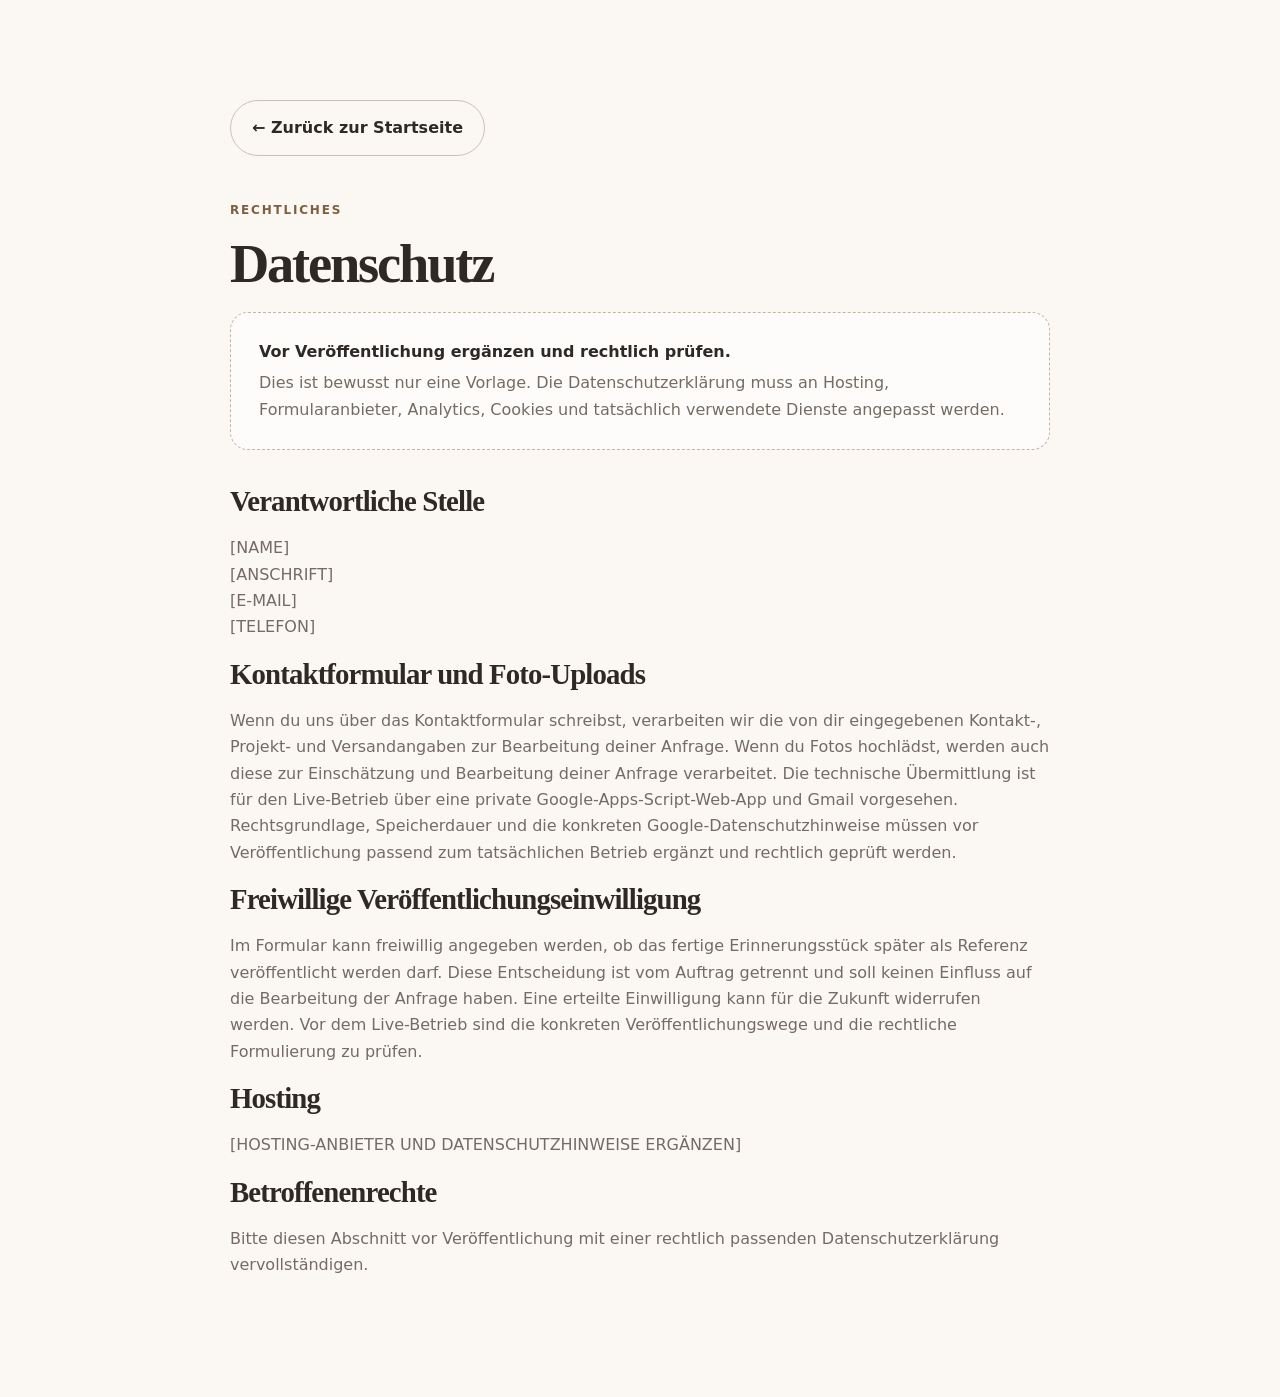
==== datenschutz.html @ e5b1f668 "Add files via upload" ====
<!doctype html><html lang="de"><head><meta charset="utf-8"><meta name="viewport" content="width=device-width,initial-scale=1"><title>Datenschutz | Erinnerungsstück</title><link rel="stylesheet" href="style.css"></head><body><main class="section"><div class="container narrow"><a href="index.html" class="btn btn-ghost">← Zurück zur Startseite</a><div style="margin-top:40px"><span class="eyebrow">Rechtliches</span><h1 style="font-size:3.4rem">Datenschutz</h1><div class="shipping-note"><strong>Vor Veröffentlichung ergänzen und rechtlich prüfen.</strong><p>Dies ist bewusst nur eine Vorlage. Die Datenschutzerklärung muss an Hosting, Formularanbieter, Analytics, Cookies und tatsächlich verwendete Dienste angepasst werden.</p></div><h2 style="font-size:1.8rem;margin-top:36px">Verantwortliche Stelle</h2><p>[NAME]<br>[ANSCHRIFT]<br>[E-MAIL]<br>[TELEFON]</p><h2 style="font-size:1.8rem">Kontaktformular und Foto-Uploads</h2><p>Wenn du uns über das Kontaktformular schreibst, verarbeiten wir die von dir eingegebenen Kontakt-, Projekt- und Versandangaben zur Bearbeitung deiner Anfrage. Wenn du Fotos hochlädst, werden auch diese zur Einschätzung und Bearbeitung deiner Anfrage verarbeitet. Die technische Übermittlung ist für den Live-Betrieb über eine private Google-Apps-Script-Web-App und Gmail vorgesehen. Rechtsgrundlage, Speicherdauer und die konkreten Google-Datenschutzhinweise müssen vor Veröffentlichung passend zum tatsächlichen Betrieb ergänzt und rechtlich geprüft werden.</p><h2 style="font-size:1.8rem">Freiwillige Veröffentlichungseinwilligung</h2><p>Im Formular kann freiwillig angegeben werden, ob das fertige Erinnerungsstück später als Referenz veröffentlicht werden darf. Diese Entscheidung ist vom Auftrag getrennt und soll keinen Einfluss auf die Bearbeitung der Anfrage haben. Eine erteilte Einwilligung kann für die Zukunft widerrufen werden. Vor dem Live-Betrieb sind die konkreten Veröffentlichungswege und die rechtliche Formulierung zu prüfen.</p><h2 style="font-size:1.8rem">Hosting</h2><p>[HOSTING-ANBIETER UND DATENSCHUTZHINWEISE ERGÄNZEN]</p><h2 style="font-size:1.8rem">Betroffenenrechte</h2><p>Bitte diesen Abschnitt vor Veröffentlichung mit einer rechtlich passenden Datenschutzerklärung vervollständigen.</p></div></div></main></body></html>
---- style.css ----
:root{
  --bg:#fbf8f4;
  --paper:#fffdf9;
  --soft:#f3ece4;
  --soft-2:#eee3d7;
  --text:#2f2926;
  --muted:#756b64;
  --gold:#a88152;
  --gold-dark:#7d603e;
  --rose:#d7b7ae;
  --line:#e7ddd3;
  --shadow:0 18px 50px rgba(67,49,37,.11);
  --radius:24px;
  --radius-sm:15px;
  --max:1180px;
}
*{box-sizing:border-box}
[hidden]{display:none!important}
html{scroll-behavior:smooth}
body{margin:0;background:var(--bg);color:var(--text);font-family:Inter,ui-sans-serif,system-ui,-apple-system,'Segoe UI',sans-serif;line-height:1.65;-webkit-font-smoothing:antialiased}
body.modal-open{overflow:hidden}
img{display:block;max-width:100%}
button,input,textarea,select{font:inherit}
button{cursor:pointer}
a{color:inherit;text-decoration:none}
.container{width:min(calc(100% - 40px),var(--max));margin-inline:auto}
.narrow{max-width:820px}
.section{padding:100px 0}
.soft-section{background:linear-gradient(180deg,#f6f0e9 0%,#f8f3ed 100%)}
.eyebrow{display:inline-block;font-size:.75rem;letter-spacing:.15em;text-transform:uppercase;font-weight:700;color:var(--gold-dark);margin-bottom:14px}
.eyebrow.light{color:#f8e7cf}
h1,h2,h3{font-family:Georgia,'Times New Roman',serif;line-height:1.08;margin:0 0 18px;font-weight:600}
h1{font-size:clamp(2.8rem,6vw,5.8rem);letter-spacing:-.04em}
h1 em{color:var(--gold);font-weight:600}
h2{font-size:clamp(2.15rem,4vw,3.8rem);letter-spacing:-.03em}
h3{font-size:1.35rem}
p{margin:0 0 18px;color:var(--muted)}
.skip-link{position:fixed;left:15px;top:-100px;background:#fff;padding:10px 14px;z-index:9999;border-radius:10px}.skip-link:focus{top:15px}

.site-header{position:sticky;top:0;z-index:100;background:rgba(251,248,244,.88);backdrop-filter:blur(16px);border-bottom:1px solid rgba(231,221,211,.7)}
.nav-wrap{height:82px;display:flex;align-items:center;justify-content:space-between;gap:24px}
.brand{display:inline-flex;align-items:center;gap:12px}
.brand-mark{width:42px;height:42px;display:grid;place-items:center;border:1px solid var(--line);border-radius:50%;font-size:1.25rem;color:var(--gold-dark);background:#fff}
.brand strong,.brand small{display:block}.brand strong{font-family:Georgia,'Times New Roman',serif;font-size:1.18rem}.brand small{font-size:.69rem;color:var(--muted);letter-spacing:.04em}
.brand-minimal{gap:0}.brand-minimal strong{font-size:2.1rem;font-weight:500;letter-spacing:-.04em;line-height:1}.brand-dot{color:var(--gold)}
.main-nav{display:flex;align-items:center;gap:24px;font-size:.92rem}.main-nav>a{color:#514943}.main-nav>a:hover{color:var(--gold-dark)}
.menu-toggle{display:none;border:0;background:none;width:44px;height:44px;padding:10px}.menu-toggle span{display:block;height:2px;background:var(--text);margin:6px 0;border-radius:5px}

.btn{border:1px solid transparent;border-radius:999px;padding:14px 21px;font-weight:700;display:inline-flex;align-items:center;justify-content:center;gap:8px;transition:.2s ease;min-height:50px}
.btn-small{padding:10px 16px;min-height:42px;font-size:.88rem}
.btn-primary{background:var(--gold);border-color:var(--gold-dark);color:#fff;box-shadow:0 10px 30px rgba(47,41,38,.14)}.btn-primary:hover{transform:translateY(-2px);background:var(--gold-dark)}
.btn-ghost{background:transparent;border-color:#cdbfb3;color:var(--text)}.btn-ghost:hover{background:#fff;border-color:#bba997}
.btn-light{background:#fff;color:#302924}.btn-light:hover{transform:translateY(-2px)}

.hero{position:relative;overflow:hidden;padding:78px 0 96px;background:radial-gradient(circle at 78% 20%,#f0dfcf 0,rgba(240,223,207,0) 32%),linear-gradient(180deg,#fbf8f4 0%,#f7f1ea 100%)}
.hero-grid{display:grid;grid-template-columns:1.03fr .97fr;gap:70px;align-items:center;min-height:660px}
.hero-lead{font-size:1.16rem;max-width:720px}.hero-actions{display:flex;gap:12px;flex-wrap:wrap;margin:30px 0 28px}.trust-row{display:flex;gap:20px;flex-wrap:wrap;font-size:.82rem;color:#6f655e}.trust-row span{display:flex;align-items:center;gap:6px}
.hero-visual{position:relative;padding:18px 34px 36px 22px}.photo-frame{background:#fff;padding:12px;border-radius:34px;box-shadow:var(--shadow);transform:rotate(2deg)}.photo-frame img{width:100%;height:610px;object-fit:cover;border-radius:26px}.floating-note{position:absolute;left:-18px;bottom:70px;background:rgba(255,253,249,.95);backdrop-filter:blur(10px);padding:18px 20px;border-radius:18px;box-shadow:var(--shadow);max-width:220px}.floating-note .tiny{display:block;text-transform:uppercase;letter-spacing:.12em;font-size:.66rem;color:var(--gold-dark);margin-bottom:4px}.floating-note strong{font-family:Georgia,'Times New Roman',serif;font-size:1.15rem}
.hero-deco{position:absolute;border:1px solid rgba(168,129,82,.22);border-radius:50%}.hero-deco-one{width:380px;height:380px;right:-190px;top:60px}.hero-deco-two{width:210px;height:210px;left:-110px;bottom:-70px}

.story{text-align:center}.story p{font-size:1.15rem}.story-highlight{font-family:Georgia,'Times New Roman',serif;font-size:1.6rem!important;color:var(--text)!important;margin-top:24px}
.split-grid{display:grid;grid-template-columns:1fr 1fr;gap:70px;align-items:center}.feature-stack{display:grid;gap:14px}.feature-card{background:rgba(255,255,255,.7);border:1px solid var(--line);padding:20px;border-radius:18px;display:grid;grid-template-columns:48px 1fr;gap:16px}.feature-card>span{width:44px;height:44px;border-radius:50%;display:grid;place-items:center;background:#efe4d8;color:var(--gold-dark);font-weight:700}.feature-card h3{font-family:Inter,ui-sans-serif,system-ui,-apple-system,'Segoe UI',sans-serif;font-size:1rem;margin:0 0 5px}.feature-card p{font-size:.9rem;margin:0}
.section-head{display:flex;justify-content:space-between;align-items:end;gap:30px;margin-bottom:42px}.section-head>p{max-width:410px}.section-head.centered{display:block;text-align:center;max-width:780px;margin:0 auto 42px}.section-head.centered>p{max-width:650px;margin-inline:auto}
.gallery-grid{display:grid;grid-template-columns:repeat(3,1fr);gap:20px}.gallery-card{margin:0;background:#fff;border-radius:24px;padding:10px;box-shadow:0 12px 35px rgba(56,44,35,.08);cursor:zoom-in;transition:.25s ease;outline:none}.gallery-card:hover,.gallery-card:focus{transform:translateY(-7px);box-shadow:0 20px 44px rgba(56,44,35,.13)}.gallery-image{overflow:hidden;border-radius:18px}.gallery-image img{width:100%;height:480px;object-fit:cover;transition:.5s ease}.gallery-card:hover img{transform:scale(1.025)}.gallery-card figcaption{padding:16px 10px 8px}.gallery-card figcaption strong,.gallery-card figcaption span{display:block}.gallery-card figcaption strong{font-family:Georgia,'Times New Roman',serif;font-size:1.2rem}.gallery-card figcaption span{font-size:.86rem;color:var(--muted);margin-top:4px}
.ideas-note{margin:-10px 0 24px;padding:14px 18px;border:1px solid #dbcdbd;border-radius:16px;background:#fff7ee;color:#6a5b4e;font-size:.92rem}.ideas-grid{grid-template-columns:repeat(4,1fr)}.ideas-grid .gallery-image img{height:340px}.options-grid-extended{grid-template-columns:repeat(4,1fr)}
.options-grid{display:grid;grid-template-columns:repeat(3,1fr);gap:14px}.option{background:#fff;border:1px solid var(--line);border-radius:20px;padding:24px;min-height:170px;display:flex;flex-direction:column;justify-content:flex-end}.option>span{font-family:Georgia,'Times New Roman',serif;font-size:2.2rem;color:var(--gold);margin-bottom:auto}.option strong{font-size:1rem;margin-bottom:5px}.option small{color:var(--muted);line-height:1.4}
.steps{list-style:none;padding:0;margin:0;display:grid;grid-template-columns:repeat(5,1fr);gap:10px}.steps li{background:#fff;border:1px solid var(--line);border-radius:20px;padding:22px;min-height:220px}.steps li>span{width:42px;height:42px;border-radius:50%;display:grid;place-items:center;background:var(--soft);color:var(--gold-dark);font-weight:800;margin-bottom:38px}.steps h3{font-size:1.14rem;margin-bottom:8px}.steps p{font-size:.88rem;margin:0}
.quote-section{padding:80px 0;background:var(--text);color:#fff}.quote-section blockquote{margin:0;text-align:center;font-family:Georgia,'Times New Roman',serif;font-size:clamp(2rem,4.2vw,4rem);line-height:1.15;color:#fff}
.price-grid{align-items:stretch}.price-note{background:#fff;border:1px solid var(--line);border-radius:28px;padding:36px;display:flex;flex-direction:column;justify-content:center}.price-icon{font-size:2.6rem;color:var(--gold);margin-bottom:20px}.price-note h3{font-size:2rem}.price-note p{font-size:1.02rem}.price-grid .btn{margin-top:10px}
.shipping-grid{display:grid;grid-template-columns:repeat(3,1fr);gap:16px}.shipping-card{padding:28px;border:1px solid var(--line);border-radius:22px;background:#fff}.shipping-card>span{width:48px;height:48px;border-radius:50%;display:grid;place-items:center;background:var(--soft);color:var(--gold-dark);margin-bottom:24px}.shipping-card h3{font-size:1.35rem}.shipping-note{margin-top:18px;padding:26px 28px;border-radius:18px;border:1px dashed #c8b39f;background:rgba(255,255,255,.55)}.shipping-note p{margin:5px 0 0}
.faq-wrap{max-width:900px}.faq-list{border-top:1px solid var(--line)}details{border-bottom:1px solid var(--line);padding:4px 0}summary{list-style:none;cursor:pointer;padding:21px 38px 21px 0;font-weight:700;position:relative}summary::-webkit-details-marker{display:none}summary:after{content:'+';position:absolute;right:4px;top:15px;font-size:1.6rem;font-weight:400;color:var(--gold-dark)}details[open] summary:after{content:'–'}details p{padding:0 36px 18px 0;margin:0}
.final-cta{padding-top:50px}.final-cta-box{background:linear-gradient(135deg,#8b6947,#6f5237);color:#fff;border-radius:34px;padding:54px 58px;display:flex;align-items:center;justify-content:space-between;gap:30px;box-shadow:var(--shadow)}.final-cta-box h2{max-width:720px}.final-cta-box p{color:#f1e9df;margin-bottom:0}
.site-footer{padding:65px 0 28px;border-top:1px solid var(--line)}.footer-grid{display:grid;grid-template-columns:1.4fr 1fr .7fr;gap:45px}.footer-grid>div{display:flex;flex-direction:column;gap:8px}.footer-grid strong{margin-bottom:8px}.footer-grid a,.footer-grid span,.footer-grid p{font-size:.88rem;color:var(--muted)}.footer-grid a:hover{color:var(--gold-dark)}.footer-brand{margin-bottom:8px}.footer-bottom{border-top:1px solid var(--line);margin-top:36px;padding-top:18px;display:flex;justify-content:space-between;color:var(--muted);font-size:.78rem}

.floating-contact{position:fixed;right:22px;bottom:22px;z-index:70;border:0;background:var(--text);color:#fff;border-radius:999px;padding:11px 16px 11px 11px;display:flex;gap:8px;align-items:center;box-shadow:0 12px 36px rgba(47,41,38,.25)}.floating-contact span{width:32px;height:32px;border-radius:50%;display:grid;place-items:center;background:#fff;color:var(--text)}

.lightbox{position:fixed;inset:0;background:rgba(28,24,22,.94);display:none;align-items:center;justify-content:center;padding:40px;z-index:500}.lightbox.open{display:flex}.lightbox img{max-width:min(900px,92vw);max-height:88vh;border-radius:20px;box-shadow:0 30px 80px rgba(0,0,0,.4)}.lightbox-close{position:absolute;top:20px;right:25px;background:none;border:0;color:#fff;font-size:3rem;line-height:1}

.form-modal{position:fixed;inset:0;z-index:600;display:none}.form-modal.open{display:block}.modal-backdrop{position:absolute;inset:0;background:rgba(37,31,28,.62);backdrop-filter:blur(5px)}.modal-panel{position:absolute;right:0;top:0;height:100%;width:min(720px,100%);background:var(--paper);padding:42px 48px 34px;overflow:auto;box-shadow:-20px 0 60px rgba(0,0,0,.2)}.modal-close{position:absolute;right:20px;top:16px;border:0;background:transparent;font-size:2.4rem;color:var(--muted)}.form-intro{padding-right:35px}.form-intro h2{font-size:2.5rem}.form-intro p{margin-bottom:0}.progress-wrap{margin:26px 0 34px}.progress-bar{height:5px;background:#e9dfd6;border-radius:99px;overflow:hidden}.progress-bar span{display:block;height:100%;width:20%;background:var(--gold);transition:.25s}.progress-text{display:flex;justify-content:space-between;font-size:.75rem;color:var(--muted);margin-top:9px}.form-step{display:none}.form-step.active{display:block}.form-step>h3{font-size:1.65rem;margin-bottom:22px}.form-hint{font-size:.84rem}.field-grid{display:grid;gap:14px;margin-bottom:14px}.field-grid.two{grid-template-columns:1fr 1fr}.field-grid.three{grid-template-columns:repeat(3,1fr)}label>span,legend{display:block;font-size:.81rem;font-weight:700;margin-bottom:7px;color:#514943}input[type=text],input[type=email],input[type=tel],input[type=number],textarea,select{width:100%;border:1px solid #d8cdc3;background:#fff;border-radius:13px;padding:12px 13px;color:var(--text);outline:none;transition:.2s}textarea{resize:vertical}input:focus,textarea:focus,select:focus{border-color:var(--gold);box-shadow:0 0 0 3px rgba(168,129,82,.12)}fieldset{border:0;padding:0;margin:0 0 18px}.choice-grid{display:grid;gap:10px}.choice-grid.two{grid-template-columns:1fr 1fr}.choice-grid.three{grid-template-columns:repeat(3,1fr)}.choice-grid.four{grid-template-columns:repeat(4,1fr)}.choice{position:relative}.choice input{position:absolute;opacity:0;pointer-events:none}.choice>span{margin:0;border:1px solid #d8cdc3;border-radius:13px;background:#fff;padding:12px;min-height:48px;display:flex;align-items:center;justify-content:center;text-align:center;font-weight:600;font-size:.84rem;transition:.2s}.choice input:checked+span{border-color:var(--gold);background:#f6eee4;box-shadow:inset 0 0 0 1px var(--gold)}.choice.large>span{min-height:95px;flex-direction:column;align-items:flex-start;justify-content:center;text-align:left}.choice.large b,.choice.large small{display:block}.choice.large small{color:var(--muted);font-weight:400;margin-top:4px}.upload-box{border:1.5px dashed #c8b7a7;border-radius:16px;padding:26px;display:flex;flex-direction:column;align-items:center;justify-content:center;text-align:center;background:#faf7f2;cursor:pointer}.upload-box input{display:none}.upload-box .upload-icon{width:42px;height:42px;border-radius:50%;display:grid;place-items:center;background:#fff;border:1px solid var(--line);font-size:1.5rem;color:var(--gold-dark);margin-bottom:8px}.upload-box strong{font-size:.92rem}.upload-box small{color:var(--muted)}.preview-grid{display:grid;grid-template-columns:repeat(4,1fr);gap:8px;margin-top:10px}.preview-item{position:relative;border-radius:10px;overflow:hidden;aspect-ratio:1;background:#eee}.preview-item img{width:100%;height:100%;object-fit:cover}.preview-item span{position:absolute;bottom:3px;left:3px;right:3px;font-size:.58rem;color:#fff;background:rgba(0,0,0,.55);padding:2px 4px;border-radius:5px;white-space:nowrap;overflow:hidden;text-overflow:ellipsis}.consent{display:flex;align-items:flex-start;gap:10px;margin-top:16px}.consent input{margin-top:4px}.consent span{font-weight:400;font-size:.78rem}.form-note{font-size:.75rem;background:#f5efe8;border:1px solid var(--line);border-radius:12px;padding:12px;margin-top:15px;color:var(--muted)}.form-nav{display:flex;justify-content:space-between;gap:10px;margin-top:26px;padding-top:20px;border-top:1px solid var(--line)}.form-nav .btn:last-child{margin-left:auto}.field-error{border-color:#b34b4b!important}.success-panel{text-align:center;padding-top:10px}.success-icon{width:70px;height:70px;border-radius:50%;display:grid;place-items:center;background:var(--soft);color:var(--gold-dark);font-size:2rem;margin:0 auto 20px}.success-panel h3{font-size:2rem}.success-panel textarea{margin:12px 0;text-align:left;font-size:.78rem;background:#faf7f2}.success-actions{display:flex;justify-content:center;gap:10px;flex-wrap:wrap}

.reveal{opacity:0;transform:translateY(18px);transition:opacity .7s ease,transform .7s ease}.reveal.visible{opacity:1;transform:none}.delay-1{transition-delay:.08s}.delay-2{transition-delay:.16s}

@media (max-width:980px){
  .main-nav{position:fixed;left:20px;right:20px;top:92px;background:#fff;padding:18px;border:1px solid var(--line);border-radius:18px;box-shadow:var(--shadow);display:none;flex-direction:column;align-items:stretch}.main-nav.open{display:flex}.main-nav .btn{width:100%}.menu-toggle{display:block}
  .hero-grid,.split-grid{grid-template-columns:1fr}.hero-grid{gap:28px;min-height:auto}.hero-visual{max-width:700px;margin:auto}.photo-frame img{height:560px}.floating-note{left:0}.steps{grid-template-columns:repeat(2,1fr)}.steps li:last-child{grid-column:1/-1}.shipping-grid,.gallery-grid,.ideas-grid{grid-template-columns:1fr 1fr}.gallery-card:last-child{grid-column:1/-1;max-width:50%;justify-self:center}.options-grid,.options-grid-extended{grid-template-columns:repeat(2,1fr)}.footer-grid{grid-template-columns:1fr 1fr}.footer-grid>div:first-child{grid-column:1/-1}
}
@media (max-width:680px){
  .container{width:min(calc(100% - 26px),var(--max))}.section{padding:72px 0}.nav-wrap{height:70px}.brand small{display:none}.brand-mark{width:38px;height:38px}.brand-minimal strong{font-size:1.75rem}
  .hero{padding:50px 0 70px}.hero-grid{gap:18px}.hero-lead{font-size:1.02rem}.hero-actions{display:grid}.hero-actions .btn{width:100%}.trust-row{gap:8px 16px}.hero-visual{padding:12px 8px 45px}.photo-frame{padding:8px;border-radius:26px}.photo-frame img{height:470px;border-radius:20px}.floating-note{left:10px;bottom:28px;max-width:190px;padding:14px}.section-head{display:block}.section-head>p{margin-top:12px}.gallery-grid,.shipping-grid,.options-grid,.options-grid-extended,.ideas-grid{grid-template-columns:1fr}.gallery-card:last-child{grid-column:auto;max-width:none}.gallery-image img,.ideas-grid .gallery-image img{height:460px}.steps{grid-template-columns:1fr}.steps li:last-child{grid-column:auto}.steps li{min-height:auto;display:grid;grid-template-columns:52px 1fr;gap:12px}.steps li>span{margin-bottom:0}.quote-section{padding:60px 0}.final-cta-box{padding:38px 26px;display:block}.final-cta-box .btn{width:100%;margin-top:18px}.footer-grid{grid-template-columns:1fr}.footer-grid>div:first-child{grid-column:auto}.footer-bottom{display:block}.footer-bottom span{display:block;margin:4px 0}.floating-contact{right:14px;bottom:14px}.floating-contact b{display:none}
  .modal-panel{padding:34px 18px 26px}.form-intro h2{font-size:2rem}.field-grid.two,.field-grid.three,.choice-grid.two,.choice-grid.three,.choice-grid.four{grid-template-columns:1fr}.checkbox-grid{grid-template-columns:1fr 1fr!important}.preview-grid{grid-template-columns:repeat(3,1fr)}.form-nav{position:sticky;bottom:-26px;background:linear-gradient(180deg,rgba(255,253,249,0),#fffdf9 22%);padding-top:24px;padding-bottom:12px}.form-nav .btn{min-width:120px}.lightbox{padding:15px}
}
@media (prefers-reduced-motion:reduce){html{scroll-behavior:auto}.reveal{opacity:1;transform:none;transition:none}.gallery-card,.btn{transition:none}}


/* Preise & Bezahlung */
.price-payment-section{background:#fbf8f4}
.pricing-flow-grid{display:grid;grid-template-columns:repeat(4,1fr);gap:16px;margin-bottom:28px}
.pricing-flow-card{background:#fff;border:1px solid var(--line);border-radius:22px;padding:26px;min-height:250px}
.pricing-number{display:grid;place-items:center;width:44px;height:44px;border-radius:50%;background:var(--soft);color:var(--gold-dark);font-weight:800;margin-bottom:30px}
.pricing-flow-card h3{font-size:1.25rem}
.pricing-flow-card p{font-size:.92rem;margin:0}
.payment-box{display:grid;grid-template-columns:70px 1fr auto;gap:24px;align-items:center;background:linear-gradient(135deg,#fff,#f4ece3);border:1px solid var(--line);border-radius:26px;padding:28px 30px;box-shadow:0 14px 38px rgba(56,44,35,.07)}
.payment-icon{width:60px;height:60px;border-radius:16px;display:grid;place-items:center;background:#1434cb;color:#fff;font-weight:900;font-size:1.55rem;font-family:Arial,sans-serif}
.payment-box .eyebrow{margin-bottom:5px}
.payment-box h3{margin-bottom:6px;font-size:1.6rem}
.payment-box p{margin:0;max-width:720px}
.field-help{display:block;color:var(--muted);font-size:.74rem;line-height:1.45;margin-top:7px}
.payment-form-note{margin-bottom:15px}
.shipping-price{display:inline-block;margin-top:10px;color:var(--gold-dark);font-family:Georgia,'Times New Roman',serif;font-size:1.15rem}
.shipping-card small{display:block;color:var(--muted);font-size:.78rem;line-height:1.45;margin-top:8px}
.shipping-warning{margin-top:20px;padding:22px 24px;border-radius:18px;background:#fff4e8;border:1px solid #e4cba9}
.shipping-warning p{margin:6px 0 0;color:#67594b}
@media (max-width:980px){.pricing-flow-grid{grid-template-columns:repeat(2,1fr)}.payment-box{grid-template-columns:60px 1fr}.payment-box .btn{grid-column:1/-1;width:100%}}
@media (max-width:680px){.pricing-flow-grid{grid-template-columns:1fr}.pricing-flow-card{min-height:auto}.payment-box{grid-template-columns:1fr;text-align:left}.payment-icon{width:52px;height:52px}}

.footer-link-button{border:0;background:none;padding:0;text-align:left;color:var(--muted);font-size:.88rem;cursor:pointer}.footer-link-button:hover{color:var(--gold-dark)}.test-contact-note{font-size:.74rem!important;line-height:1.45;color:var(--muted);margin:4px 0 12px!important}

/* ==========================================================
   Anfrageformular – liebevoller, ruhiger Look
   ========================================================== */
.request-section{background:linear-gradient(180deg,#fbf8f4 0%,#f6f0e8 100%);padding-top:90px}
.request-container{max-width:980px}
.request-heading{text-align:center;max-width:760px;margin:0 auto 44px}
.request-heading h2{font-size:clamp(2.7rem,5vw,4.6rem);margin-bottom:12px}
.request-heading p{font-size:1.04rem}
.request-card{background:rgba(255,253,249,.94);border:1px solid #ead9c3;border-radius:30px;padding:36px 40px 32px;box-shadow:0 24px 60px rgba(91,66,42,.08)}
.request-card .progress-wrap{margin:0 0 30px}
.request-card .progress-bar{height:5px;background:#eee4d7}
.request-card .progress-bar span{background:linear-gradient(90deg,#d2b16f,#b48b45);border-radius:99px}
.request-card .progress-text{font-size:.8rem;margin-top:10px;color:#715e48}
.request-card .form-step{min-height:410px}
.request-card .form-step>h3{font-size:1.7rem;font-weight:500;margin:0 0 28px}
.request-card label{display:block;margin-bottom:20px}
.request-card label>span,.request-card legend,.upload-label{font-size:.86rem;font-weight:700;color:#4e463f;margin-bottom:8px}
.request-card label>span small,.request-card legend small,.upload-label small{font-weight:400;color:var(--muted)}
.request-card input[type=text],.request-card input[type=email],.request-card input[type=tel],.request-card input[type=number],.request-card textarea{border:1px solid #dcc5a5;background:#fcfaf7;border-radius:16px;padding:15px 16px;min-height:52px}
.request-card textarea{min-height:125px}
.request-card input:focus,.request-card textarea:focus{border-color:#b58a48;box-shadow:0 0 0 3px rgba(181,138,72,.10)}
.location-grid{grid-template-columns:180px 1fr;margin-bottom:0}
.compact-grid{margin-bottom:0}
.choice-row{display:flex;gap:10px;align-items:center}
.choice-row.wrap{flex-wrap:wrap}
.request-card .choice{margin:0}
.request-card .choice>span{border:1px solid #dbc6a9;border-radius:999px;background:#fcfaf7;padding:10px 18px;min-height:44px;font-size:.86rem;font-weight:500;white-space:nowrap}
.request-card .choice input:checked+span{border-color:#b28949;background:#f0dfbd;box-shadow:inset 0 0 0 1px #b28949;color:#3c3328}
.request-card fieldset{margin-bottom:26px}
.request-upload{border:1.5px dashed #c89e5e;background:#fcfaf7;border-radius:20px;padding:30px 22px;min-height:140px}
.request-upload .upload-icon{display:none}
.request-upload strong{font-family:Georgia,'Times New Roman',serif;font-size:1.12rem;font-weight:500;margin-bottom:4px}
.request-upload small{font-size:.76rem}
.preview-grid{grid-template-columns:repeat(6,1fr);gap:8px;margin:12px 0 0}
.preview-item{aspect-ratio:1;border-radius:12px;border:1px solid #ead9c3}
.attachment-inputs{position:absolute;left:-9999px;width:1px;height:1px;overflow:hidden}
.honeypot{position:absolute!important;left:-10000px!important;width:1px!important;height:1px!important;opacity:0!important}
.checkbox-row .choice>span{padding-inline:17px}
.transport-list{display:grid;gap:10px}
.request-card .transport-choice{margin:0}
.request-card .transport-choice>span{width:100%;justify-content:flex-start;text-align:left;border-radius:16px;padding:14px 18px;font-weight:500}
.budget-row{margin-bottom:18px}
.custom-budget{max-width:300px}
.money-input{display:flex;align-items:center;position:relative}.money-input input{padding-right:44px!important}.money-input b{position:absolute;right:16px;color:#7b6852}
.publication-fieldset{margin-top:28px!important;padding:22px!important;border:1px solid #ead9c3!important;border-radius:20px!important;background:#fffaf3}
.publication-fieldset legend{padding:0 6px;font-family:Georgia,'Times New Roman',serif;font-size:1.1rem;font-weight:600;color:#3d332a}
.publication-hint{font-size:.83rem;margin:0 0 14px;color:#74685e}
.publication-legal{display:block;margin-top:12px;font-size:.72rem;color:#85786e}
.payment-form-note{margin:22px 0 18px;background:#f5ede2;border-color:#e0cfba}
.request-card .consent{display:flex;margin-top:0;gap:12px;align-items:flex-start}
.request-card .consent input{width:22px;height:22px;accent-color:#b38b4d;flex:0 0 auto;margin-top:2px}
.request-card .consent span{font-weight:400;font-size:.79rem;line-height:1.6}
.request-card .consent a{text-decoration:underline}
.request-form-nav{margin-top:30px;border-top:0;padding-top:0}
.request-form-nav .btn{min-width:48%;min-height:52px}
.request-form-nav #next-step,.request-form-nav #submit-form{margin-left:auto;background:linear-gradient(135deg,#caa563,#a98242);border-color:#9b7335;box-shadow:0 12px 26px rgba(144,105,49,.19)}
.request-form-nav #next-step:hover,.request-form-nav #submit-form:hover{background:#9a7237}
.request-card .success-panel{padding:34px 10px 12px}
.request-card .success-panel textarea{margin-top:20px;background:#f8f3ec}
.footer-link-button{border:0;padding:0;background:none;color:var(--muted);text-align:left;font:inherit;cursor:pointer}.footer-link-button:hover{color:var(--gold-dark)}

@media (max-width:780px){
  .request-card{padding:28px 22px 24px;border-radius:24px}
  .request-card .form-step{min-height:0}
  .location-grid,.compact-grid{grid-template-columns:1fr!important}
  .choice-row{align-items:stretch;flex-wrap:wrap}
  .request-card .choice>span{white-space:normal}
  .preview-grid{grid-template-columns:repeat(3,1fr)}
  .request-form-nav{position:sticky;bottom:0;background:linear-gradient(180deg,rgba(255,253,249,0),#fffdf9 22%);padding-top:24px;padding-bottom:6px;z-index:4}
  .request-form-nav .btn{min-width:0;flex:1}
}

@media (max-width:480px){
  .request-section{padding-top:68px}
  .request-heading{margin-bottom:28px}.request-heading h2{font-size:2.6rem}
  .request-card{padding:24px 16px 22px}
  .request-card .form-step>h3{font-size:1.45rem}
  .request-card .choice>span{padding:10px 14px}
  .preview-grid{grid-template-columns:repeat(2,1fr)}
  .request-form-nav{gap:8px}.request-form-nav .btn{font-size:.9rem;padding-inline:12px}
}

/* Anfrage-Navigation: pro Schritt nur die wirklich benötigten Buttons */
.request-card{scroll-margin-top:110px}
.request-form-nav.single-action #next-step{flex:1 1 100%;width:100%;min-width:100%;margin-left:0}
.request-form-nav:not(.single-action) #prev-step,
.request-form-nav:not(.single-action) #next-step,
.request-form-nav:not(.single-action) #submit-form{flex:1 1 0;min-width:0}
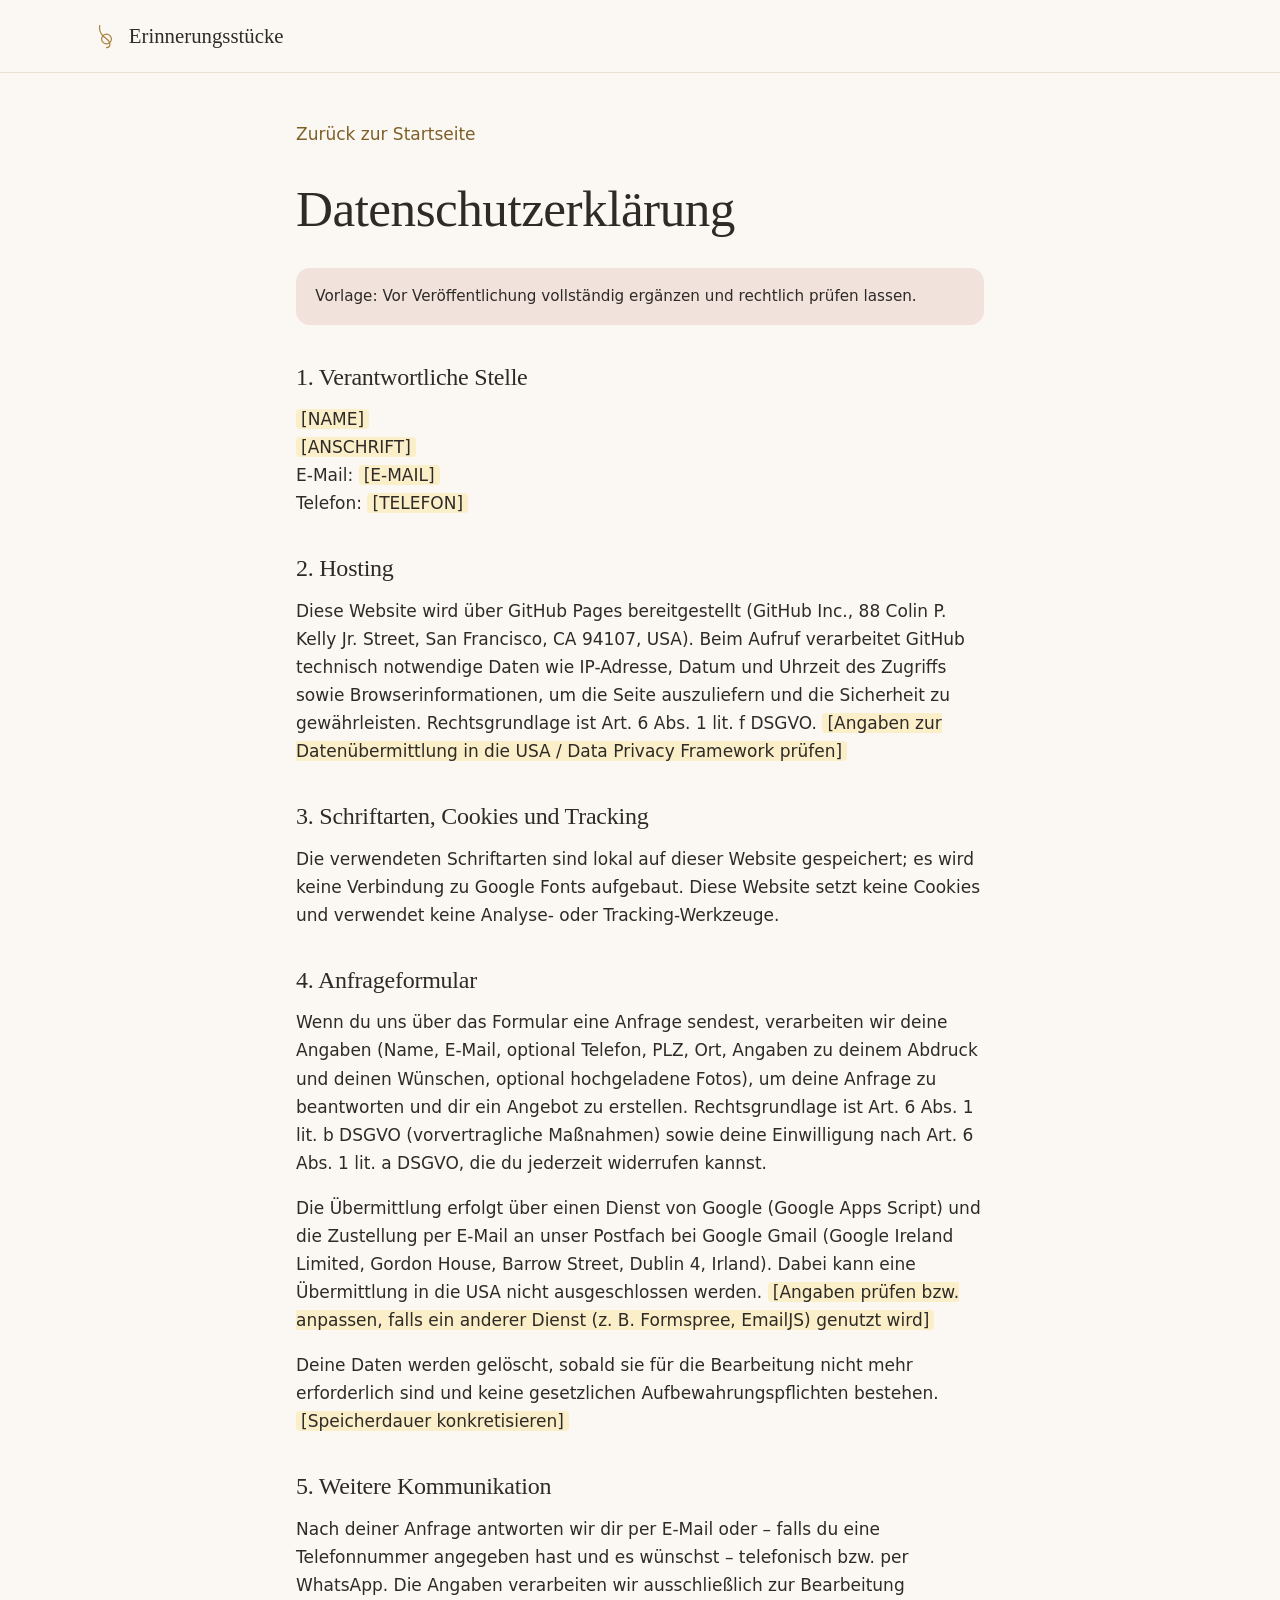
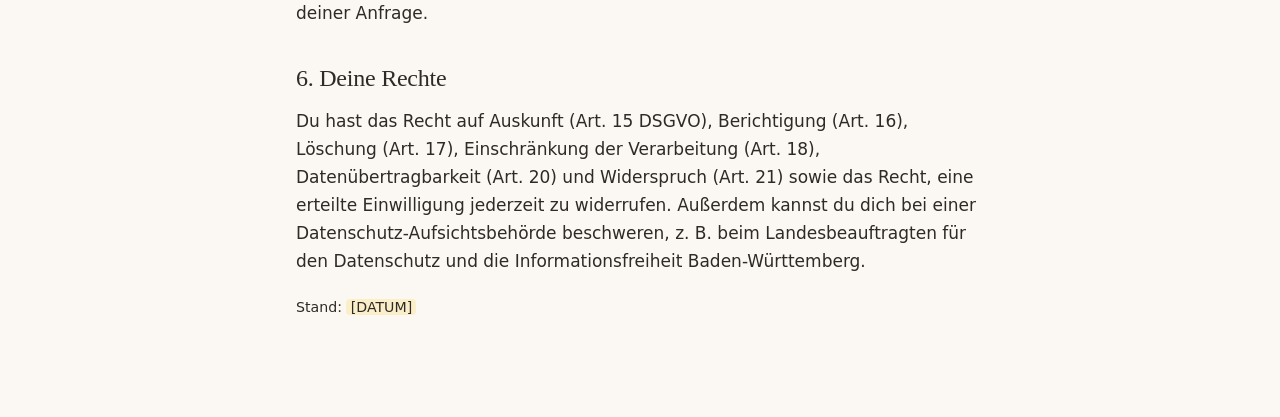
==== commit fa23096a: "Add files via upload" ====
--- a/datenschutz.html
+++ b/datenschutz.html
@@ -1 +1,59 @@
-<!doctype html><html lang="de"><head><meta charset="utf-8"><meta name="viewport" content="width=device-width,initial-scale=1"><title>Datenschutz | Erinnerungsstück</title><link rel="stylesheet" href="style.css"></head><body><main class="section"><div class="container narrow"><a href="index.html" class="btn btn-ghost">← Zurück zur Startseite</a><div style="margin-top:40px"><span class="eyebrow">Rechtliches</span><h1 style="font-size:3.4rem">Datenschutz</h1><div class="shipping-note"><strong>Vor Veröffentlichung ergänzen und rechtlich prüfen.</strong><p>Dies ist bewusst nur eine Vorlage. Die Datenschutzerklärung muss an Hosting, Formularanbieter, Analytics, Cookies und tatsächlich verwendete Dienste angepasst werden.</p></div><h2 style="font-size:1.8rem;margin-top:36px">Verantwortliche Stelle</h2><p>[NAME]<br>[ANSCHRIFT]<br>[E-MAIL]<br>[TELEFON]</p><h2 style="font-size:1.8rem">Kontaktformular und Foto-Uploads</h2><p>Wenn du uns über das Kontaktformular schreibst, verarbeiten wir die von dir eingegebenen Kontakt-, Projekt- und Versandangaben zur Bearbeitung deiner Anfrage. Wenn du Fotos hochlädst, werden auch diese zur Einschätzung und Bearbeitung deiner Anfrage verarbeitet. Die technische Übermittlung ist für den Live-Betrieb über eine private Google-Apps-Script-Web-App und Gmail vorgesehen. Rechtsgrundlage, Speicherdauer und die konkreten Google-Datenschutzhinweise müssen vor Veröffentlichung passend zum tatsächlichen Betrieb ergänzt und rechtlich geprüft werden.</p><h2 style="font-size:1.8rem">Freiwillige Veröffentlichungseinwilligung</h2><p>Im Formular kann freiwillig angegeben werden, ob das fertige Erinnerungsstück später als Referenz veröffentlicht werden darf. Diese Entscheidung ist vom Auftrag getrennt und soll keinen Einfluss auf die Bearbeitung der Anfrage haben. Eine erteilte Einwilligung kann für die Zukunft widerrufen werden. Vor dem Live-Betrieb sind die konkreten Veröffentlichungswege und die rechtliche Formulierung zu prüfen.</p><h2 style="font-size:1.8rem">Hosting</h2><p>[HOSTING-ANBIETER UND DATENSCHUTZHINWEISE ERGÄNZEN]</p><h2 style="font-size:1.8rem">Betroffenenrechte</h2><p>Bitte diesen Abschnitt vor Veröffentlichung mit einer rechtlich passenden Datenschutzerklärung vervollständigen.</p></div></div></main></body></html>
+<!DOCTYPE html>
+<html lang="de">
+<head>
+  <meta charset="utf-8">
+  <meta name="viewport" content="width=device-width, initial-scale=1, viewport-fit=cover">
+  <title>Datenschutz | Erinnerungsstücke</title>
+  <meta name="robots" content="noindex, follow">
+  <link rel="icon" href="assets/favicon.svg" type="image/svg+xml">
+  <link rel="stylesheet" href="style.css">
+</head>
+<body>
+<!-- ==============================================================
+     VOR VERÖFFENTLICHUNG RECHTLICHE ANGABEN ERGÄNZEN UND PRÜFEN.
+     Dies ist eine VORLAGE und keine Rechtsberatung. Alle Angaben in
+     [ECKIGEN KLAMMERN] ersetzen und den Text rechtlich prüfen lassen.
+     Grundlage der Vorlage: Hosting über GitHub Pages, Schriften lokal,
+     keine Cookies/kein Tracking, Formular über Google Apps Script/Gmail,
+     Kontakt ausschließlich über das Anfrageformular.
+     ============================================================== -->
+<header class="site-header scrolled">
+  <div class="wrap header-inner">
+    <a class="brand" href="index.html">
+      <svg class="brand-mark" viewBox="0 0 40 40" aria-hidden="true"><path d="M13 6c-1.5 7 1.5 11 4.5 14 4 4 9 5.5 9 11 0 3-2 4.5-4.5 4.5"/><circle cx="22" cy="24" r="6.5"/></svg>
+      <span>Erinnerungsstücke</span>
+    </a>
+  </div>
+</header>
+<main class="legal">
+  <div class="wrap">
+    <a class="back" href="index.html">Zurück zur Startseite</a>
+    <h1>Datenschutzerklärung</h1>
+    <p class="legal-note">Vorlage: Vor Veröffentlichung vollständig ergänzen und rechtlich prüfen lassen.</p>
+
+    <h2>1. Verantwortliche Stelle</h2>
+    <p><span class="ph">[NAME]</span><br><span class="ph">[ANSCHRIFT]</span><br>
+       E-Mail: <span class="ph">[E-MAIL]</span><br>Telefon: <span class="ph">[TELEFON]</span></p>
+
+    <h2>2. Hosting</h2>
+    <p>Diese Website wird über GitHub Pages bereitgestellt (GitHub Inc., 88 Colin P. Kelly Jr. Street, San Francisco, CA 94107, USA). Beim Aufruf verarbeitet GitHub technisch notwendige Daten wie IP-Adresse, Datum und Uhrzeit des Zugriffs sowie Browserinformationen, um die Seite auszuliefern und die Sicherheit zu gewährleisten. Rechtsgrundlage ist Art. 6 Abs. 1 lit. f DSGVO. <span class="ph">[Angaben zur Datenübermittlung in die USA / Data Privacy Framework prüfen]</span></p>
+
+    <h2>3. Schriftarten, Cookies und Tracking</h2>
+    <p>Die verwendeten Schriftarten sind lokal auf dieser Website gespeichert; es wird keine Verbindung zu Google Fonts aufgebaut. Diese Website setzt keine Cookies und verwendet keine Analyse- oder Tracking-Werkzeuge.</p>
+
+    <h2>4. Anfrageformular</h2>
+    <p>Wenn du uns über das Formular eine Anfrage sendest, verarbeiten wir deine Angaben (Name, E-Mail, optional Telefon, PLZ, Ort, Angaben zu deinem Abdruck und deinen Wünschen, optional hochgeladene Fotos), um deine Anfrage zu beantworten und dir ein Angebot zu erstellen. Rechtsgrundlage ist Art. 6 Abs. 1 lit. b DSGVO (vorvertragliche Maßnahmen) sowie deine Einwilligung nach Art. 6 Abs. 1 lit. a DSGVO, die du jederzeit widerrufen kannst.</p>
+    <p>Die Übermittlung erfolgt über einen Dienst von Google (Google Apps Script) und die Zustellung per E-Mail an unser Postfach bei Google Gmail (Google Ireland Limited, Gordon House, Barrow Street, Dublin 4, Irland). Dabei kann eine Übermittlung in die USA nicht ausgeschlossen werden. <span class="ph">[Angaben prüfen bzw. anpassen, falls ein anderer Dienst (z. B. Formspree, EmailJS) genutzt wird]</span></p>
+    <p>Deine Daten werden gelöscht, sobald sie für die Bearbeitung nicht mehr erforderlich sind und keine gesetzlichen Aufbewahrungspflichten bestehen. <span class="ph">[Speicherdauer konkretisieren]</span></p>
+
+    <h2>5. Weitere Kommunikation</h2>
+    <p>Nach deiner Anfrage antworten wir dir per E-Mail oder – falls du eine Telefonnummer angegeben hast und es wünschst – telefonisch bzw. per WhatsApp. Die Angaben verarbeiten wir ausschließlich zur Bearbeitung deiner Anfrage.</p>
+
+    <h2>6. Deine Rechte</h2>
+    <p>Du hast das Recht auf Auskunft (Art. 15 DSGVO), Berichtigung (Art. 16), Löschung (Art. 17), Einschränkung der Verarbeitung (Art. 18), Datenübertragbarkeit (Art. 20) und Widerspruch (Art. 21) sowie das Recht, eine erteilte Einwilligung jederzeit zu widerrufen. Außerdem kannst du dich bei einer Datenschutz-Aufsichtsbehörde beschweren, z. B. beim Landesbeauftragten für den Datenschutz und die Informationsfreiheit Baden-Württemberg.</p>
+
+    <p><small>Stand: <span class="ph">[DATUM]</span></small></p>
+  </div>
+</main>
+</body>
+</html>
--- a/style.css
+++ b/style.css
@@ -1,205 +1,708 @@
-:root{
-  --bg:#fbf8f4;
-  --paper:#fffdf9;
-  --soft:#f3ece4;
-  --soft-2:#eee3d7;
-  --text:#2f2926;
-  --muted:#756b64;
-  --gold:#a88152;
-  --gold-dark:#7d603e;
-  --rose:#d7b7ae;
-  --line:#e7ddd3;
-  --shadow:0 18px 50px rgba(67,49,37,.11);
-  --radius:24px;
-  --radius-sm:15px;
-  --max:1180px;
-}
-*{box-sizing:border-box}
-[hidden]{display:none!important}
-html{scroll-behavior:smooth}
-body{margin:0;background:var(--bg);color:var(--text);font-family:Inter,ui-sans-serif,system-ui,-apple-system,'Segoe UI',sans-serif;line-height:1.65;-webkit-font-smoothing:antialiased}
-body.modal-open{overflow:hidden}
-img{display:block;max-width:100%}
-button,input,textarea,select{font:inherit}
-button{cursor:pointer}
-a{color:inherit;text-decoration:none}
-.container{width:min(calc(100% - 40px),var(--max));margin-inline:auto}
-.narrow{max-width:820px}
-.section{padding:100px 0}
-.soft-section{background:linear-gradient(180deg,#f6f0e9 0%,#f8f3ed 100%)}
-.eyebrow{display:inline-block;font-size:.75rem;letter-spacing:.15em;text-transform:uppercase;font-weight:700;color:var(--gold-dark);margin-bottom:14px}
-.eyebrow.light{color:#f8e7cf}
-h1,h2,h3{font-family:Georgia,'Times New Roman',serif;line-height:1.08;margin:0 0 18px;font-weight:600}
-h1{font-size:clamp(2.8rem,6vw,5.8rem);letter-spacing:-.04em}
-h1 em{color:var(--gold);font-weight:600}
-h2{font-size:clamp(2.15rem,4vw,3.8rem);letter-spacing:-.03em}
-h3{font-size:1.35rem}
-p{margin:0 0 18px;color:var(--muted)}
-.skip-link{position:fixed;left:15px;top:-100px;background:#fff;padding:10px 14px;z-index:9999;border-radius:10px}.skip-link:focus{top:15px}
-
-.site-header{position:sticky;top:0;z-index:100;background:rgba(251,248,244,.88);backdrop-filter:blur(16px);border-bottom:1px solid rgba(231,221,211,.7)}
-.nav-wrap{height:82px;display:flex;align-items:center;justify-content:space-between;gap:24px}
-.brand{display:inline-flex;align-items:center;gap:12px}
-.brand-mark{width:42px;height:42px;display:grid;place-items:center;border:1px solid var(--line);border-radius:50%;font-size:1.25rem;color:var(--gold-dark);background:#fff}
-.brand strong,.brand small{display:block}.brand strong{font-family:Georgia,'Times New Roman',serif;font-size:1.18rem}.brand small{font-size:.69rem;color:var(--muted);letter-spacing:.04em}
-.brand-minimal{gap:0}.brand-minimal strong{font-size:2.1rem;font-weight:500;letter-spacing:-.04em;line-height:1}.brand-dot{color:var(--gold)}
-.main-nav{display:flex;align-items:center;gap:24px;font-size:.92rem}.main-nav>a{color:#514943}.main-nav>a:hover{color:var(--gold-dark)}
-.menu-toggle{display:none;border:0;background:none;width:44px;height:44px;padding:10px}.menu-toggle span{display:block;height:2px;background:var(--text);margin:6px 0;border-radius:5px}
-
-.btn{border:1px solid transparent;border-radius:999px;padding:14px 21px;font-weight:700;display:inline-flex;align-items:center;justify-content:center;gap:8px;transition:.2s ease;min-height:50px}
-.btn-small{padding:10px 16px;min-height:42px;font-size:.88rem}
-.btn-primary{background:var(--gold);border-color:var(--gold-dark);color:#fff;box-shadow:0 10px 30px rgba(47,41,38,.14)}.btn-primary:hover{transform:translateY(-2px);background:var(--gold-dark)}
-.btn-ghost{background:transparent;border-color:#cdbfb3;color:var(--text)}.btn-ghost:hover{background:#fff;border-color:#bba997}
-.btn-light{background:#fff;color:#302924}.btn-light:hover{transform:translateY(-2px)}
-
-.hero{position:relative;overflow:hidden;padding:78px 0 96px;background:radial-gradient(circle at 78% 20%,#f0dfcf 0,rgba(240,223,207,0) 32%),linear-gradient(180deg,#fbf8f4 0%,#f7f1ea 100%)}
-.hero-grid{display:grid;grid-template-columns:1.03fr .97fr;gap:70px;align-items:center;min-height:660px}
-.hero-lead{font-size:1.16rem;max-width:720px}.hero-actions{display:flex;gap:12px;flex-wrap:wrap;margin:30px 0 28px}.trust-row{display:flex;gap:20px;flex-wrap:wrap;font-size:.82rem;color:#6f655e}.trust-row span{display:flex;align-items:center;gap:6px}
-.hero-visual{position:relative;padding:18px 34px 36px 22px}.photo-frame{background:#fff;padding:12px;border-radius:34px;box-shadow:var(--shadow);transform:rotate(2deg)}.photo-frame img{width:100%;height:610px;object-fit:cover;border-radius:26px}.floating-note{position:absolute;left:-18px;bottom:70px;background:rgba(255,253,249,.95);backdrop-filter:blur(10px);padding:18px 20px;border-radius:18px;box-shadow:var(--shadow);max-width:220px}.floating-note .tiny{display:block;text-transform:uppercase;letter-spacing:.12em;font-size:.66rem;color:var(--gold-dark);margin-bottom:4px}.floating-note strong{font-family:Georgia,'Times New Roman',serif;font-size:1.15rem}
-.hero-deco{position:absolute;border:1px solid rgba(168,129,82,.22);border-radius:50%}.hero-deco-one{width:380px;height:380px;right:-190px;top:60px}.hero-deco-two{width:210px;height:210px;left:-110px;bottom:-70px}
-
-.story{text-align:center}.story p{font-size:1.15rem}.story-highlight{font-family:Georgia,'Times New Roman',serif;font-size:1.6rem!important;color:var(--text)!important;margin-top:24px}
-.split-grid{display:grid;grid-template-columns:1fr 1fr;gap:70px;align-items:center}.feature-stack{display:grid;gap:14px}.feature-card{background:rgba(255,255,255,.7);border:1px solid var(--line);padding:20px;border-radius:18px;display:grid;grid-template-columns:48px 1fr;gap:16px}.feature-card>span{width:44px;height:44px;border-radius:50%;display:grid;place-items:center;background:#efe4d8;color:var(--gold-dark);font-weight:700}.feature-card h3{font-family:Inter,ui-sans-serif,system-ui,-apple-system,'Segoe UI',sans-serif;font-size:1rem;margin:0 0 5px}.feature-card p{font-size:.9rem;margin:0}
-.section-head{display:flex;justify-content:space-between;align-items:end;gap:30px;margin-bottom:42px}.section-head>p{max-width:410px}.section-head.centered{display:block;text-align:center;max-width:780px;margin:0 auto 42px}.section-head.centered>p{max-width:650px;margin-inline:auto}
-.gallery-grid{display:grid;grid-template-columns:repeat(3,1fr);gap:20px}.gallery-card{margin:0;background:#fff;border-radius:24px;padding:10px;box-shadow:0 12px 35px rgba(56,44,35,.08);cursor:zoom-in;transition:.25s ease;outline:none}.gallery-card:hover,.gallery-card:focus{transform:translateY(-7px);box-shadow:0 20px 44px rgba(56,44,35,.13)}.gallery-image{overflow:hidden;border-radius:18px}.gallery-image img{width:100%;height:480px;object-fit:cover;transition:.5s ease}.gallery-card:hover img{transform:scale(1.025)}.gallery-card figcaption{padding:16px 10px 8px}.gallery-card figcaption strong,.gallery-card figcaption span{display:block}.gallery-card figcaption strong{font-family:Georgia,'Times New Roman',serif;font-size:1.2rem}.gallery-card figcaption span{font-size:.86rem;color:var(--muted);margin-top:4px}
-.ideas-note{margin:-10px 0 24px;padding:14px 18px;border:1px solid #dbcdbd;border-radius:16px;background:#fff7ee;color:#6a5b4e;font-size:.92rem}.ideas-grid{grid-template-columns:repeat(4,1fr)}.ideas-grid .gallery-image img{height:340px}.options-grid-extended{grid-template-columns:repeat(4,1fr)}
-.options-grid{display:grid;grid-template-columns:repeat(3,1fr);gap:14px}.option{background:#fff;border:1px solid var(--line);border-radius:20px;padding:24px;min-height:170px;display:flex;flex-direction:column;justify-content:flex-end}.option>span{font-family:Georgia,'Times New Roman',serif;font-size:2.2rem;color:var(--gold);margin-bottom:auto}.option strong{font-size:1rem;margin-bottom:5px}.option small{color:var(--muted);line-height:1.4}
-.steps{list-style:none;padding:0;margin:0;display:grid;grid-template-columns:repeat(5,1fr);gap:10px}.steps li{background:#fff;border:1px solid var(--line);border-radius:20px;padding:22px;min-height:220px}.steps li>span{width:42px;height:42px;border-radius:50%;display:grid;place-items:center;background:var(--soft);color:var(--gold-dark);font-weight:800;margin-bottom:38px}.steps h3{font-size:1.14rem;margin-bottom:8px}.steps p{font-size:.88rem;margin:0}
-.quote-section{padding:80px 0;background:var(--text);color:#fff}.quote-section blockquote{margin:0;text-align:center;font-family:Georgia,'Times New Roman',serif;font-size:clamp(2rem,4.2vw,4rem);line-height:1.15;color:#fff}
-.price-grid{align-items:stretch}.price-note{background:#fff;border:1px solid var(--line);border-radius:28px;padding:36px;display:flex;flex-direction:column;justify-content:center}.price-icon{font-size:2.6rem;color:var(--gold);margin-bottom:20px}.price-note h3{font-size:2rem}.price-note p{font-size:1.02rem}.price-grid .btn{margin-top:10px}
-.shipping-grid{display:grid;grid-template-columns:repeat(3,1fr);gap:16px}.shipping-card{padding:28px;border:1px solid var(--line);border-radius:22px;background:#fff}.shipping-card>span{width:48px;height:48px;border-radius:50%;display:grid;place-items:center;background:var(--soft);color:var(--gold-dark);margin-bottom:24px}.shipping-card h3{font-size:1.35rem}.shipping-note{margin-top:18px;padding:26px 28px;border-radius:18px;border:1px dashed #c8b39f;background:rgba(255,255,255,.55)}.shipping-note p{margin:5px 0 0}
-.faq-wrap{max-width:900px}.faq-list{border-top:1px solid var(--line)}details{border-bottom:1px solid var(--line);padding:4px 0}summary{list-style:none;cursor:pointer;padding:21px 38px 21px 0;font-weight:700;position:relative}summary::-webkit-details-marker{display:none}summary:after{content:'+';position:absolute;right:4px;top:15px;font-size:1.6rem;font-weight:400;color:var(--gold-dark)}details[open] summary:after{content:'–'}details p{padding:0 36px 18px 0;margin:0}
-.final-cta{padding-top:50px}.final-cta-box{background:linear-gradient(135deg,#8b6947,#6f5237);color:#fff;border-radius:34px;padding:54px 58px;display:flex;align-items:center;justify-content:space-between;gap:30px;box-shadow:var(--shadow)}.final-cta-box h2{max-width:720px}.final-cta-box p{color:#f1e9df;margin-bottom:0}
-.site-footer{padding:65px 0 28px;border-top:1px solid var(--line)}.footer-grid{display:grid;grid-template-columns:1.4fr 1fr .7fr;gap:45px}.footer-grid>div{display:flex;flex-direction:column;gap:8px}.footer-grid strong{margin-bottom:8px}.footer-grid a,.footer-grid span,.footer-grid p{font-size:.88rem;color:var(--muted)}.footer-grid a:hover{color:var(--gold-dark)}.footer-brand{margin-bottom:8px}.footer-bottom{border-top:1px solid var(--line);margin-top:36px;padding-top:18px;display:flex;justify-content:space-between;color:var(--muted);font-size:.78rem}
-
-.floating-contact{position:fixed;right:22px;bottom:22px;z-index:70;border:0;background:var(--text);color:#fff;border-radius:999px;padding:11px 16px 11px 11px;display:flex;gap:8px;align-items:center;box-shadow:0 12px 36px rgba(47,41,38,.25)}.floating-contact span{width:32px;height:32px;border-radius:50%;display:grid;place-items:center;background:#fff;color:var(--text)}
-
-.lightbox{position:fixed;inset:0;background:rgba(28,24,22,.94);display:none;align-items:center;justify-content:center;padding:40px;z-index:500}.lightbox.open{display:flex}.lightbox img{max-width:min(900px,92vw);max-height:88vh;border-radius:20px;box-shadow:0 30px 80px rgba(0,0,0,.4)}.lightbox-close{position:absolute;top:20px;right:25px;background:none;border:0;color:#fff;font-size:3rem;line-height:1}
-
-.form-modal{position:fixed;inset:0;z-index:600;display:none}.form-modal.open{display:block}.modal-backdrop{position:absolute;inset:0;background:rgba(37,31,28,.62);backdrop-filter:blur(5px)}.modal-panel{position:absolute;right:0;top:0;height:100%;width:min(720px,100%);background:var(--paper);padding:42px 48px 34px;overflow:auto;box-shadow:-20px 0 60px rgba(0,0,0,.2)}.modal-close{position:absolute;right:20px;top:16px;border:0;background:transparent;font-size:2.4rem;color:var(--muted)}.form-intro{padding-right:35px}.form-intro h2{font-size:2.5rem}.form-intro p{margin-bottom:0}.progress-wrap{margin:26px 0 34px}.progress-bar{height:5px;background:#e9dfd6;border-radius:99px;overflow:hidden}.progress-bar span{display:block;height:100%;width:20%;background:var(--gold);transition:.25s}.progress-text{display:flex;justify-content:space-between;font-size:.75rem;color:var(--muted);margin-top:9px}.form-step{display:none}.form-step.active{display:block}.form-step>h3{font-size:1.65rem;margin-bottom:22px}.form-hint{font-size:.84rem}.field-grid{display:grid;gap:14px;margin-bottom:14px}.field-grid.two{grid-template-columns:1fr 1fr}.field-grid.three{grid-template-columns:repeat(3,1fr)}label>span,legend{display:block;font-size:.81rem;font-weight:700;margin-bottom:7px;color:#514943}input[type=text],input[type=email],input[type=tel],input[type=number],textarea,select{width:100%;border:1px solid #d8cdc3;background:#fff;border-radius:13px;padding:12px 13px;color:var(--text);outline:none;transition:.2s}textarea{resize:vertical}input:focus,textarea:focus,select:focus{border-color:var(--gold);box-shadow:0 0 0 3px rgba(168,129,82,.12)}fieldset{border:0;padding:0;margin:0 0 18px}.choice-grid{display:grid;gap:10px}.choice-grid.two{grid-template-columns:1fr 1fr}.choice-grid.three{grid-template-columns:repeat(3,1fr)}.choice-grid.four{grid-template-columns:repeat(4,1fr)}.choice{position:relative}.choice input{position:absolute;opacity:0;pointer-events:none}.choice>span{margin:0;border:1px solid #d8cdc3;border-radius:13px;background:#fff;padding:12px;min-height:48px;display:flex;align-items:center;justify-content:center;text-align:center;font-weight:600;font-size:.84rem;transition:.2s}.choice input:checked+span{border-color:var(--gold);background:#f6eee4;box-shadow:inset 0 0 0 1px var(--gold)}.choice.large>span{min-height:95px;flex-direction:column;align-items:flex-start;justify-content:center;text-align:left}.choice.large b,.choice.large small{display:block}.choice.large small{color:var(--muted);font-weight:400;margin-top:4px}.upload-box{border:1.5px dashed #c8b7a7;border-radius:16px;padding:26px;display:flex;flex-direction:column;align-items:center;justify-content:center;text-align:center;background:#faf7f2;cursor:pointer}.upload-box input{display:none}.upload-box .upload-icon{width:42px;height:42px;border-radius:50%;display:grid;place-items:center;background:#fff;border:1px solid var(--line);font-size:1.5rem;color:var(--gold-dark);margin-bottom:8px}.upload-box strong{font-size:.92rem}.upload-box small{color:var(--muted)}.preview-grid{display:grid;grid-template-columns:repeat(4,1fr);gap:8px;margin-top:10px}.preview-item{position:relative;border-radius:10px;overflow:hidden;aspect-ratio:1;background:#eee}.preview-item img{width:100%;height:100%;object-fit:cover}.preview-item span{position:absolute;bottom:3px;left:3px;right:3px;font-size:.58rem;color:#fff;background:rgba(0,0,0,.55);padding:2px 4px;border-radius:5px;white-space:nowrap;overflow:hidden;text-overflow:ellipsis}.consent{display:flex;align-items:flex-start;gap:10px;margin-top:16px}.consent input{margin-top:4px}.consent span{font-weight:400;font-size:.78rem}.form-note{font-size:.75rem;background:#f5efe8;border:1px solid var(--line);border-radius:12px;padding:12px;margin-top:15px;color:var(--muted)}.form-nav{display:flex;justify-content:space-between;gap:10px;margin-top:26px;padding-top:20px;border-top:1px solid var(--line)}.form-nav .btn:last-child{margin-left:auto}.field-error{border-color:#b34b4b!important}.success-panel{text-align:center;padding-top:10px}.success-icon{width:70px;height:70px;border-radius:50%;display:grid;place-items:center;background:var(--soft);color:var(--gold-dark);font-size:2rem;margin:0 auto 20px}.success-panel h3{font-size:2rem}.success-panel textarea{margin:12px 0;text-align:left;font-size:.78rem;background:#faf7f2}.success-actions{display:flex;justify-content:center;gap:10px;flex-wrap:wrap}
-
-.reveal{opacity:0;transform:translateY(18px);transition:opacity .7s ease,transform .7s ease}.reveal.visible{opacity:1;transform:none}.delay-1{transition-delay:.08s}.delay-2{transition-delay:.16s}
-
-@media (max-width:980px){
-  .main-nav{position:fixed;left:20px;right:20px;top:92px;background:#fff;padding:18px;border:1px solid var(--line);border-radius:18px;box-shadow:var(--shadow);display:none;flex-direction:column;align-items:stretch}.main-nav.open{display:flex}.main-nav .btn{width:100%}.menu-toggle{display:block}
-  .hero-grid,.split-grid{grid-template-columns:1fr}.hero-grid{gap:28px;min-height:auto}.hero-visual{max-width:700px;margin:auto}.photo-frame img{height:560px}.floating-note{left:0}.steps{grid-template-columns:repeat(2,1fr)}.steps li:last-child{grid-column:1/-1}.shipping-grid,.gallery-grid,.ideas-grid{grid-template-columns:1fr 1fr}.gallery-card:last-child{grid-column:1/-1;max-width:50%;justify-self:center}.options-grid,.options-grid-extended{grid-template-columns:repeat(2,1fr)}.footer-grid{grid-template-columns:1fr 1fr}.footer-grid>div:first-child{grid-column:1/-1}
-}
-@media (max-width:680px){
-  .container{width:min(calc(100% - 26px),var(--max))}.section{padding:72px 0}.nav-wrap{height:70px}.brand small{display:none}.brand-mark{width:38px;height:38px}.brand-minimal strong{font-size:1.75rem}
-  .hero{padding:50px 0 70px}.hero-grid{gap:18px}.hero-lead{font-size:1.02rem}.hero-actions{display:grid}.hero-actions .btn{width:100%}.trust-row{gap:8px 16px}.hero-visual{padding:12px 8px 45px}.photo-frame{padding:8px;border-radius:26px}.photo-frame img{height:470px;border-radius:20px}.floating-note{left:10px;bottom:28px;max-width:190px;padding:14px}.section-head{display:block}.section-head>p{margin-top:12px}.gallery-grid,.shipping-grid,.options-grid,.options-grid-extended,.ideas-grid{grid-template-columns:1fr}.gallery-card:last-child{grid-column:auto;max-width:none}.gallery-image img,.ideas-grid .gallery-image img{height:460px}.steps{grid-template-columns:1fr}.steps li:last-child{grid-column:auto}.steps li{min-height:auto;display:grid;grid-template-columns:52px 1fr;gap:12px}.steps li>span{margin-bottom:0}.quote-section{padding:60px 0}.final-cta-box{padding:38px 26px;display:block}.final-cta-box .btn{width:100%;margin-top:18px}.footer-grid{grid-template-columns:1fr}.footer-grid>div:first-child{grid-column:auto}.footer-bottom{display:block}.footer-bottom span{display:block;margin:4px 0}.floating-contact{right:14px;bottom:14px}.floating-contact b{display:none}
-  .modal-panel{padding:34px 18px 26px}.form-intro h2{font-size:2rem}.field-grid.two,.field-grid.three,.choice-grid.two,.choice-grid.three,.choice-grid.four{grid-template-columns:1fr}.checkbox-grid{grid-template-columns:1fr 1fr!important}.preview-grid{grid-template-columns:repeat(3,1fr)}.form-nav{position:sticky;bottom:-26px;background:linear-gradient(180deg,rgba(255,253,249,0),#fffdf9 22%);padding-top:24px;padding-bottom:12px}.form-nav .btn{min-width:120px}.lightbox{padding:15px}
-}
-@media (prefers-reduced-motion:reduce){html{scroll-behavior:auto}.reveal{opacity:1;transform:none;transition:none}.gallery-card,.btn{transition:none}}
-
-
-/* Preise & Bezahlung */
-.price-payment-section{background:#fbf8f4}
-.pricing-flow-grid{display:grid;grid-template-columns:repeat(4,1fr);gap:16px;margin-bottom:28px}
-.pricing-flow-card{background:#fff;border:1px solid var(--line);border-radius:22px;padding:26px;min-height:250px}
-.pricing-number{display:grid;place-items:center;width:44px;height:44px;border-radius:50%;background:var(--soft);color:var(--gold-dark);font-weight:800;margin-bottom:30px}
-.pricing-flow-card h3{font-size:1.25rem}
-.pricing-flow-card p{font-size:.92rem;margin:0}
-.payment-box{display:grid;grid-template-columns:70px 1fr auto;gap:24px;align-items:center;background:linear-gradient(135deg,#fff,#f4ece3);border:1px solid var(--line);border-radius:26px;padding:28px 30px;box-shadow:0 14px 38px rgba(56,44,35,.07)}
-.payment-icon{width:60px;height:60px;border-radius:16px;display:grid;place-items:center;background:#1434cb;color:#fff;font-weight:900;font-size:1.55rem;font-family:Arial,sans-serif}
-.payment-box .eyebrow{margin-bottom:5px}
-.payment-box h3{margin-bottom:6px;font-size:1.6rem}
-.payment-box p{margin:0;max-width:720px}
-.field-help{display:block;color:var(--muted);font-size:.74rem;line-height:1.45;margin-top:7px}
-.payment-form-note{margin-bottom:15px}
-.shipping-price{display:inline-block;margin-top:10px;color:var(--gold-dark);font-family:Georgia,'Times New Roman',serif;font-size:1.15rem}
-.shipping-card small{display:block;color:var(--muted);font-size:.78rem;line-height:1.45;margin-top:8px}
-.shipping-warning{margin-top:20px;padding:22px 24px;border-radius:18px;background:#fff4e8;border:1px solid #e4cba9}
-.shipping-warning p{margin:6px 0 0;color:#67594b}
-@media (max-width:980px){.pricing-flow-grid{grid-template-columns:repeat(2,1fr)}.payment-box{grid-template-columns:60px 1fr}.payment-box .btn{grid-column:1/-1;width:100%}}
-@media (max-width:680px){.pricing-flow-grid{grid-template-columns:1fr}.pricing-flow-card{min-height:auto}.payment-box{grid-template-columns:1fr;text-align:left}.payment-icon{width:52px;height:52px}}
-
-.footer-link-button{border:0;background:none;padding:0;text-align:left;color:var(--muted);font-size:.88rem;cursor:pointer}.footer-link-button:hover{color:var(--gold-dark)}.test-contact-note{font-size:.74rem!important;line-height:1.45;color:var(--muted);margin:4px 0 12px!important}
-
 /* ==========================================================
-   Anfrageformular – liebevoller, ruhiger Look
+   Erinnerungsstücke – Babybauch-Abdrücke
+   Schriften lokal eingebunden (keine Verbindung zu Google, DSGVO-freundlich)
    ========================================================== */
-.request-section{background:linear-gradient(180deg,#fbf8f4 0%,#f6f0e8 100%);padding-top:90px}
-.request-container{max-width:980px}
-.request-heading{text-align:center;max-width:760px;margin:0 auto 44px}
-.request-heading h2{font-size:clamp(2.7rem,5vw,4.6rem);margin-bottom:12px}
-.request-heading p{font-size:1.04rem}
-.request-card{background:rgba(255,253,249,.94);border:1px solid #ead9c3;border-radius:30px;padding:36px 40px 32px;box-shadow:0 24px 60px rgba(91,66,42,.08)}
-.request-card .progress-wrap{margin:0 0 30px}
-.request-card .progress-bar{height:5px;background:#eee4d7}
-.request-card .progress-bar span{background:linear-gradient(90deg,#d2b16f,#b48b45);border-radius:99px}
-.request-card .progress-text{font-size:.8rem;margin-top:10px;color:#715e48}
-.request-card .form-step{min-height:410px}
-.request-card .form-step>h3{font-size:1.7rem;font-weight:500;margin:0 0 28px}
-.request-card label{display:block;margin-bottom:20px}
-.request-card label>span,.request-card legend,.upload-label{font-size:.86rem;font-weight:700;color:#4e463f;margin-bottom:8px}
-.request-card label>span small,.request-card legend small,.upload-label small{font-weight:400;color:var(--muted)}
-.request-card input[type=text],.request-card input[type=email],.request-card input[type=tel],.request-card input[type=number],.request-card textarea{border:1px solid #dcc5a5;background:#fcfaf7;border-radius:16px;padding:15px 16px;min-height:52px}
-.request-card textarea{min-height:125px}
-.request-card input:focus,.request-card textarea:focus{border-color:#b58a48;box-shadow:0 0 0 3px rgba(181,138,72,.10)}
-.location-grid{grid-template-columns:180px 1fr;margin-bottom:0}
-.compact-grid{margin-bottom:0}
-.choice-row{display:flex;gap:10px;align-items:center}
-.choice-row.wrap{flex-wrap:wrap}
-.request-card .choice{margin:0}
-.request-card .choice>span{border:1px solid #dbc6a9;border-radius:999px;background:#fcfaf7;padding:10px 18px;min-height:44px;font-size:.86rem;font-weight:500;white-space:nowrap}
-.request-card .choice input:checked+span{border-color:#b28949;background:#f0dfbd;box-shadow:inset 0 0 0 1px #b28949;color:#3c3328}
-.request-card fieldset{margin-bottom:26px}
-.request-upload{border:1.5px dashed #c89e5e;background:#fcfaf7;border-radius:20px;padding:30px 22px;min-height:140px}
-.request-upload .upload-icon{display:none}
-.request-upload strong{font-family:Georgia,'Times New Roman',serif;font-size:1.12rem;font-weight:500;margin-bottom:4px}
-.request-upload small{font-size:.76rem}
-.preview-grid{grid-template-columns:repeat(6,1fr);gap:8px;margin:12px 0 0}
-.preview-item{aspect-ratio:1;border-radius:12px;border:1px solid #ead9c3}
-.attachment-inputs{position:absolute;left:-9999px;width:1px;height:1px;overflow:hidden}
-.honeypot{position:absolute!important;left:-10000px!important;width:1px!important;height:1px!important;opacity:0!important}
-.checkbox-row .choice>span{padding-inline:17px}
-.transport-list{display:grid;gap:10px}
-.request-card .transport-choice{margin:0}
-.request-card .transport-choice>span{width:100%;justify-content:flex-start;text-align:left;border-radius:16px;padding:14px 18px;font-weight:500}
-.budget-row{margin-bottom:18px}
-.custom-budget{max-width:300px}
-.money-input{display:flex;align-items:center;position:relative}.money-input input{padding-right:44px!important}.money-input b{position:absolute;right:16px;color:#7b6852}
-.publication-fieldset{margin-top:28px!important;padding:22px!important;border:1px solid #ead9c3!important;border-radius:20px!important;background:#fffaf3}
-.publication-fieldset legend{padding:0 6px;font-family:Georgia,'Times New Roman',serif;font-size:1.1rem;font-weight:600;color:#3d332a}
-.publication-hint{font-size:.83rem;margin:0 0 14px;color:#74685e}
-.publication-legal{display:block;margin-top:12px;font-size:.72rem;color:#85786e}
-.payment-form-note{margin:22px 0 18px;background:#f5ede2;border-color:#e0cfba}
-.request-card .consent{display:flex;margin-top:0;gap:12px;align-items:flex-start}
-.request-card .consent input{width:22px;height:22px;accent-color:#b38b4d;flex:0 0 auto;margin-top:2px}
-.request-card .consent span{font-weight:400;font-size:.79rem;line-height:1.6}
-.request-card .consent a{text-decoration:underline}
-.request-form-nav{margin-top:30px;border-top:0;padding-top:0}
-.request-form-nav .btn{min-width:48%;min-height:52px}
-.request-form-nav #next-step,.request-form-nav #submit-form{margin-left:auto;background:linear-gradient(135deg,#caa563,#a98242);border-color:#9b7335;box-shadow:0 12px 26px rgba(144,105,49,.19)}
-.request-form-nav #next-step:hover,.request-form-nav #submit-form:hover{background:#9a7237}
-.request-card .success-panel{padding:34px 10px 12px}
-.request-card .success-panel textarea{margin-top:20px;background:#f8f3ec}
-.footer-link-button{border:0;padding:0;background:none;color:var(--muted);text-align:left;font:inherit;cursor:pointer}.footer-link-button:hover{color:var(--gold-dark)}
-
-@media (max-width:780px){
-  .request-card{padding:28px 22px 24px;border-radius:24px}
-  .request-card .form-step{min-height:0}
-  .location-grid,.compact-grid{grid-template-columns:1fr!important}
-  .choice-row{align-items:stretch;flex-wrap:wrap}
-  .request-card .choice>span{white-space:normal}
-  .preview-grid{grid-template-columns:repeat(3,1fr)}
-  .request-form-nav{position:sticky;bottom:0;background:linear-gradient(180deg,rgba(255,253,249,0),#fffdf9 22%);padding-top:24px;padding-bottom:6px;z-index:4}
-  .request-form-nav .btn{min-width:0;flex:1}
-}
-
-@media (max-width:480px){
-  .request-section{padding-top:68px}
-  .request-heading{margin-bottom:28px}.request-heading h2{font-size:2.6rem}
-  .request-card{padding:24px 16px 22px}
-  .request-card .form-step>h3{font-size:1.45rem}
-  .request-card .choice>span{padding:10px 14px}
-  .preview-grid{grid-template-columns:repeat(2,1fr)}
-  .request-form-nav{gap:8px}.request-form-nav .btn{font-size:.9rem;padding-inline:12px}
-}
-
-/* Anfrage-Navigation: pro Schritt nur die wirklich benötigten Buttons */
-.request-card{scroll-margin-top:110px}
-.request-form-nav.single-action #next-step{flex:1 1 100%;width:100%;min-width:100%;margin-left:0}
-.request-form-nav:not(.single-action) #prev-step,
-.request-form-nav:not(.single-action) #next-step,
-.request-form-nav:not(.single-action) #submit-form{flex:1 1 0;min-width:0}
+@font-face {
+  font-family: "Fraunces";
+  src: url("assets/fonts/fraunces-latin-full-normal.woff2") format("woff2");
+  font-weight: 100 900;
+  font-style: normal;
+  font-display: swap;
+}
+@font-face {
+  font-family: "Jost";
+  src: url("assets/fonts/jost-latin-wght-normal.woff2") format("woff2");
+  font-weight: 100 900;
+  font-style: normal;
+  font-display: swap;
+}
+
+:root {
+  --ivory: #FBF8F3;
+  --cream: #F4EDE2;
+  --sand: #E9DCC8;
+  --champagne: #D8C29D;
+  --gold: #A8823F;        /* Linien, Icons */
+  --gold-text: #7E5F27;   /* Gold für Text/Buttons (kontrastgeprüft) */
+  --rose: #F1E3DC;
+  --ink: #2E2A27;         /* Anthrazit */
+  --ink-soft: #5E554D;
+  --white: #FFFDF8;
+
+  --serif: "Fraunces", "Iowan Old Style", "Palatino Linotype", Georgia, serif;
+  --sans: "Jost", "Avenir Next", "Segoe UI", system-ui, sans-serif;
+
+  --wrap: 1180px;
+  --gutter: clamp(1.25rem, 5vw, 2.5rem);
+  --section: clamp(4.5rem, 11vw, 8.5rem);
+  --radius-s: 14px;
+  --radius-m: 22px;
+  --radius-l: 32px;
+  --shadow: 0 1px 2px rgba(94, 72, 40, .06), 0 18px 40px -18px rgba(94, 72, 40, .28);
+  --ease: cubic-bezier(.22, .61, .36, 1);
+  --header-h: 72px;
+}
+
+*, *::before, *::after { box-sizing: border-box; }
+html {
+  -webkit-text-size-adjust: 100%;
+  scroll-behavior: smooth;
+  scroll-padding-top: calc(var(--header-h) + env(safe-area-inset-top, 0px));
+}
+@media (prefers-reduced-motion: reduce) { html { scroll-behavior: auto; } }
+
+body {
+  margin: 0;
+  background: var(--ivory);
+  color: var(--ink);
+  font-family: var(--sans);
+  font-size: 1.0625rem;
+  line-height: 1.65;
+  font-weight: 380;
+  -webkit-font-smoothing: antialiased;
+  padding-bottom: env(safe-area-inset-bottom, 0px);
+  overflow-x: hidden;
+}
+body.no-scroll { overflow: hidden; }
+
+img { max-width: 100%; height: auto; display: block; }
+a { color: var(--gold-text); text-underline-offset: .2em; text-decoration-thickness: 1px; }
+button { font: inherit; color: inherit; }
+svg { flex-shrink: 0; }
+
+h1, h2, h3 {
+  font-family: var(--serif);
+  font-weight: 340;
+  font-variation-settings: "SOFT" 100, "WONK" 0, "opsz" 72;
+  line-height: 1.12;
+  letter-spacing: -.01em;
+  margin: 0 0 .6em;
+  text-wrap: balance;
+}
+h2 { font-size: clamp(2rem, 1.4rem + 2.8vw, 3.3rem); }
+h3 { font-size: 1.3rem; font-variation-settings: "SOFT" 100, "opsz" 24; font-weight: 420; line-height: 1.3; margin-bottom: .35em; }
+p { margin: 0 0 1em; text-wrap: pretty; }
+
+.wrap { width: 100%; max-width: var(--wrap); margin-inline: auto; padding-inline: var(--gutter); }
+.section { padding-block: var(--section); }
+.section-head { max-width: 46rem; margin-bottom: clamp(2.5rem, 6vw, 4rem); }
+.section-head p { color: var(--ink-soft); font-size: 1.1rem; }
+
+:focus-visible { outline: 2px solid var(--gold-text); outline-offset: 3px; border-radius: 6px; }
+
+.skip {
+  position: absolute; left: 1rem; top: -100px; z-index: 200;
+  background: var(--ink); color: var(--white); padding: .75rem 1.1rem; border-radius: 10px;
+}
+.skip:focus { top: 1rem; }
+
+/* ---------- Buttons ---------- */
+.btn {
+  display: inline-flex; align-items: center; justify-content: center; gap: .6rem;
+  min-height: 52px; padding: .85rem 1.6rem;
+  border-radius: 999px; border: 1px solid transparent;
+  font-family: var(--sans); font-size: 1rem; font-weight: 500; letter-spacing: .01em;
+  text-decoration: none; text-align: center; line-height: 1.25;
+  cursor: pointer;
+  transition: background-color .3s var(--ease), color .3s var(--ease), border-color .3s var(--ease), box-shadow .3s var(--ease), transform .2s var(--ease);
+}
+.btn:active { transform: scale(.98); }
+.btn-gold {
+  background: var(--gold-text);
+  background-image: linear-gradient(135deg, rgba(255,255,255,.14), rgba(255,255,255,0) 55%);
+  color: var(--white);
+  box-shadow: 0 10px 24px -12px rgba(126, 95, 39, .7);
+}
+.btn-gold:hover { background-color: #6E5221; box-shadow: 0 14px 30px -12px rgba(126, 95, 39, .75); }
+.btn-ghost { background: transparent; color: var(--ink); border-color: rgba(46, 42, 39, .28); }
+.btn-ghost:hover { border-color: var(--gold-text); color: var(--gold-text); }
+.btn-wa { background: var(--white); color: var(--ink); border-color: var(--sand); box-shadow: var(--shadow); }
+.btn-wa svg { width: 22px; height: 22px; fill: none; stroke: #2F7D58; stroke-width: 1.5; stroke-linejoin: round; }
+.btn-wa:hover { border-color: #2F7D58; }
+.btn[disabled] { opacity: .6; cursor: progress; }
+
+/* ---------- Kennzeichnung Echt / KI ---------- */
+.tag {
+  display: inline-flex; align-items: center; gap: .4rem;
+  font-family: var(--sans); font-size: .78rem; font-weight: 500; letter-spacing: .02em;
+  padding: .32rem .7rem; border-radius: 999px; line-height: 1.2;
+}
+.tag-real { background: rgba(255, 253, 248, .94); color: var(--ink); box-shadow: 0 2px 10px rgba(46,42,39,.12); }
+.tag-real::before { content: ""; width: 7px; height: 7px; border-radius: 50%; background: var(--gold); }
+.tag-ki { background: rgba(46, 42, 39, .72); color: var(--white); backdrop-filter: blur(6px); -webkit-backdrop-filter: blur(6px); }
+
+/* ---------- Header ---------- */
+.site-header {
+  position: fixed; inset: 0 0 auto 0; z-index: 100;
+  padding-top: env(safe-area-inset-top, 0px);
+  transition: background-color .35s var(--ease), box-shadow .35s var(--ease);
+}
+.site-header.scrolled {
+  background: rgba(251, 248, 243, .92);
+  backdrop-filter: blur(12px); -webkit-backdrop-filter: blur(12px);
+  box-shadow: 0 1px 0 rgba(168, 130, 63, .18);
+}
+/* Offenes Menü: kein backdrop-filter, sonst wird das fixierte Menü im Header eingesperrt */
+.site-header.menu-open { background: var(--ivory); backdrop-filter: none; -webkit-backdrop-filter: none; box-shadow: none; }
+.header-inner { display: flex; align-items: center; justify-content: space-between; height: var(--header-h); }
+.brand {
+  display: inline-flex; align-items: center; gap: .55rem;
+  font-family: var(--serif); font-size: 1.3rem; font-weight: 380;
+  font-variation-settings: "SOFT" 100, "opsz" 24;
+  color: var(--ink); text-decoration: none; margin: 0;
+}
+.brand-mark { width: 30px; height: 30px; fill: none; stroke: var(--gold); stroke-width: 1.6; stroke-linecap: round; }
+
+.nav ul { list-style: none; margin: 0; padding: 0; }
+.nav a:not(.btn) { color: var(--ink); text-decoration: none; }
+
+.menu-toggle {
+  position: relative; z-index: 2;
+  width: 48px; height: 48px; margin-right: -10px;
+  background: none; border: 0; cursor: pointer; border-radius: 12px;
+  display: grid; place-content: center; gap: 7px;
+}
+.menu-toggle span { display: block; width: 24px; height: 1.5px; background: var(--ink); transition: transform .35s var(--ease); }
+.menu-toggle[aria-expanded="true"] span:first-child { transform: translateY(4.25px) rotate(45deg); }
+.menu-toggle[aria-expanded="true"] span:last-child { transform: translateY(-4.25px) rotate(-45deg); }
+
+@media (max-width: 1099px) {
+  .nav {
+    position: fixed; inset: 0; z-index: 1;
+    background: var(--ivory);
+    padding: calc(var(--header-h) + env(safe-area-inset-top, 0px) + 1.5rem) var(--gutter) calc(2rem + env(safe-area-inset-bottom, 0px));
+    display: flex; flex-direction: column; justify-content: space-between;
+    opacity: 0; visibility: hidden; transform: translateY(-8px);
+    transition: opacity .35s var(--ease), transform .35s var(--ease), visibility 0s .35s;
+    overflow-y: auto;
+  }
+  .nav.open { opacity: 1; visibility: visible; transform: none; transition: opacity .35s var(--ease), transform .35s var(--ease); }
+  .nav li { border-bottom: 1px solid rgba(168, 130, 63, .18); }
+  .nav a:not(.btn) {
+    display: block; padding: .9rem 0;
+    font-family: var(--serif); font-size: 1.75rem; font-weight: 320;
+    font-variation-settings: "SOFT" 100, "opsz" 48;
+  }
+  .nav-cta { width: 100%; margin-top: 2rem; }
+  .site-header .header-inner > .brand { position: relative; z-index: 2; }
+}
+@media (min-width: 1100px) {
+  .menu-toggle { display: none; }
+  .nav { display: flex; align-items: center; gap: 2rem; }
+  .nav ul { display: flex; gap: 1.6rem; }
+  .nav a:not(.btn) { font-size: .95rem; position: relative; padding-block: .4rem; }
+  .nav a:not(.btn)::after {
+    content: ""; position: absolute; left: 0; right: 0; bottom: 0; height: 1px;
+    background: var(--gold); transform: scaleX(0); transform-origin: left; transition: transform .35s var(--ease);
+  }
+  .nav a:not(.btn):hover::after { transform: scaleX(1); }
+  .nav-cta { min-height: 44px; padding: .6rem 1.3rem; }
+}
+
+/* ---------- Hero ---------- */
+.hero {
+  position: relative; overflow: hidden;
+  padding: calc(var(--header-h) + env(safe-area-inset-top, 0px) + 2rem) 0 clamp(4rem, 9vw, 7rem);
+  background:
+    radial-gradient(120% 70% at 85% 10%, var(--rose) 0%, rgba(241,227,220,0) 55%),
+    linear-gradient(180deg, var(--cream) 0%, var(--ivory) 100%);
+}
+.hero-line { position: absolute; inset: 0; width: 100%; height: 100%; pointer-events: none; }
+.hero-line path {
+  fill: none; stroke: var(--champagne); stroke-width: 1.4; vector-effect: non-scaling-stroke;
+  stroke-dasharray: 2600; stroke-dashoffset: 0;
+}
+.js .hero-line path { stroke-dashoffset: 2600; animation: draw 2.8s .4s var(--ease) forwards; }
+@keyframes draw { to { stroke-dashoffset: 0; } }
+
+.hero-grid { position: relative; display: grid; gap: 2.5rem; align-items: center; }
+.hero h1 {
+  font-size: clamp(2.5rem, 1.5rem + 5vw, 5.2rem);
+  font-weight: 300;
+  font-variation-settings: "SOFT" 100, "WONK" 1, "opsz" 144;
+  line-height: 1.04; letter-spacing: -.02em;
+  margin-bottom: 1.4rem;
+}
+.hero h1 .line { display: block; }
+.hero-lead { font-size: clamp(1.15rem, 1rem + .6vw, 1.4rem); max-width: 30ch; color: var(--ink); margin-bottom: 1.1rem; }
+.hero-quiet { font-family: var(--serif); font-variation-settings: "SOFT" 100, "opsz" 24; font-weight: 330; color: var(--ink-soft); font-size: 1.12rem; line-height: 1.55; margin-bottom: 2rem; }
+.hero-actions { display: flex; flex-wrap: wrap; gap: .8rem; }
+.hero-actions .btn { flex: 1 1 260px; }
+
+.hero-figure { position: relative; margin: 0; justify-self: center; width: min(100%, 440px); }
+.arch {
+  aspect-ratio: 4 / 5; overflow: hidden;
+  border-radius: 50% 50% var(--radius-m) var(--radius-m) / 40% 40% var(--radius-m) var(--radius-m);
+  box-shadow: 0 40px 80px -40px rgba(94, 72, 40, .45);
+  background: var(--sand);
+}
+.arch img { width: 100%; height: 100%; object-fit: cover; }
+.hero-figure .tag { position: absolute; left: 50%; bottom: 1rem; transform: translateX(-50%); white-space: nowrap; }
+
+.js .hero-text > *, .js .hero-figure { opacity: 0; transform: translateY(14px); animation: rise 1s var(--ease) forwards; }
+.js .hero-text > :nth-child(2) { animation-delay: .15s; }
+.js .hero-text > :nth-child(3) { animation-delay: .3s; }
+.js .hero-text > :nth-child(4) { animation-delay: .45s; }
+.js .hero-figure { animation-delay: .2s; animation-duration: 1.4s; }
+@keyframes rise { to { opacity: 1; transform: none; } }
+
+@media (min-width: 900px) {
+  .hero { min-height: 100svh; display: flex; align-items: center; }
+  .hero-grid { grid-template-columns: 1.15fr .85fr; gap: 4rem; }
+  .hero-actions .btn { flex: 0 0 auto; }
+  .hero-figure { justify-self: end; }
+}
+
+/* ---------- Bild-Platzhalter für KI-Bilder ---------- */
+.slot {
+  position: relative; margin: 0; overflow: hidden;
+  border-radius: var(--radius-l);
+  background: var(--cream);
+}
+.slot img { width: 100%; height: 100%; object-fit: cover; object-position: 50% 45%; }
+.slot-tall { aspect-ratio: 3 / 4; }
+.slot-wide { aspect-ratio: 4 / 3; }
+.slot-square { aspect-ratio: 1; }
+.slot-hint { display: none; }
+.slot.has-img::after {
+  content: "Symbolbild (KI)";
+  position: absolute; right: .8rem; bottom: .8rem;
+  font-size: .75rem; font-weight: 500; padding: .3rem .65rem; border-radius: 999px;
+  background: rgba(46, 42, 39, .62); color: var(--white);
+}
+.slot.is-empty {
+  background:
+    radial-gradient(60% 50% at 50% 42%, rgba(255,253,248,.9), rgba(255,253,248,0) 70%),
+    linear-gradient(160deg, var(--cream), var(--sand));
+  border: 1px dashed rgba(168, 130, 63, .45);
+  display: grid; place-items: center;
+}
+.slot.is-empty img { display: none; }
+.slot.is-empty::before {
+  content: ""; width: 34%; aspect-ratio: 4 / 5;
+  border: 1.5px solid var(--champagne);
+  border-radius: 50% 50% 12px 12px / 40% 40% 12px 12px;
+}
+.slot.is-empty .slot-hint {
+  display: block; position: absolute; left: 1rem; right: 1rem; bottom: 1rem;
+  font-size: .8rem; color: var(--ink-soft); text-align: center; line-height: 1.4;
+}
+
+/* ---------- Intro ---------- */
+.intro-grid { display: grid; gap: 3rem; align-items: center; }
+.intro-text { max-width: 36rem; }
+.intro-text p { font-family: var(--serif); font-variation-settings: "SOFT" 100, "opsz" 24; font-weight: 330; font-size: clamp(1.18rem, 1.05rem + .5vw, 1.42rem); line-height: 1.6; }
+.intro-turn { color: var(--gold-text); margin-top: 1.6rem; padding-top: 1.4rem; border-top: 1px solid var(--champagne); }
+@media (min-width: 900px) {
+  .intro-grid { grid-template-columns: 1.1fr .9fr; gap: 6rem; }
+  .intro .slot { max-width: 420px; justify-self: end; width: 100%; }
+}
+
+/* ---------- Über uns ---------- */
+.about { background: var(--cream); }
+.about-grid { display: grid; gap: 3rem; align-items: center; }
+.about-text { max-width: 34rem; }
+.pull {
+  margin: 1.8rem 0; padding: 0;
+  font-family: var(--serif); font-weight: 300; font-variation-settings: "SOFT" 100, "WONK" 1, "opsz" 96;
+  font-size: clamp(1.7rem, 1.3rem + 1.8vw, 2.4rem); line-height: 1.2; color: var(--ink);
+}
+.pull::before { content: ""; display: block; width: 48px; height: 1px; background: var(--gold); margin-bottom: 1.2rem; }
+@media (min-width: 900px) { .about-grid { grid-template-columns: 1fr 1fr; gap: 5rem; } }
+
+/* ---------- Echte Arbeiten ---------- */
+.refs { list-style: none; margin: 0; padding: 0; }
+.ref { margin: 0; }
+.ref-btn {
+  position: relative; display: block; width: 100%; padding: 0; border: 0; cursor: zoom-in;
+  border-radius: var(--radius-m); overflow: hidden; background: var(--sand);
+  box-shadow: var(--shadow);
+}
+.ref-btn img { width: 100%; aspect-ratio: 4 / 5; object-fit: cover; transition: transform 1.2s var(--ease); }
+.ref-btn:hover img { transform: scale(1.03); }
+.ref-btn .tag { position: absolute; left: .9rem; top: .9rem; }
+.ref-caption { margin: 1rem .2rem 0; font-family: var(--serif); font-variation-settings: "SOFT" 100, "opsz" 24; font-size: 1.12rem; font-weight: 380; }
+.slider-dots { display: flex; justify-content: center; gap: .5rem; margin-top: 1.4rem; }
+.slider-dots span { width: 8px; height: 8px; border-radius: 50%; background: var(--sand); transition: background-color .3s, width .3s var(--ease); }
+.slider-dots span.on { background: var(--gold); width: 22px; border-radius: 4px; }
+
+@media (max-width: 759px) {
+  .refs {
+    display: flex; gap: 1rem; overflow-x: auto; scroll-snap-type: x mandatory;
+    margin-inline: calc(var(--gutter) * -1); padding: .5rem var(--gutter) 1rem;
+    scrollbar-width: none; -webkit-overflow-scrolling: touch;
+  }
+  .refs::-webkit-scrollbar { display: none; }
+  .ref { flex: 0 0 84%; scroll-snap-align: center; }
+}
+@media (min-width: 760px) {
+  .refs { display: grid; grid-template-columns: repeat(3, 1fr); gap: clamp(1.25rem, 3vw, 2.5rem); }
+  .ref:nth-child(2) { margin-top: 3.5rem; }
+  .slider-dots { display: none; }
+}
+
+/* ---------- Gestaltungsideen (KI) ---------- */
+.ideas { padding-top: 0; }
+.ki-note {
+  display: flex; gap: .75rem; align-items: flex-start;
+  background: var(--cream); border-radius: var(--radius-s); padding: 1rem 1.15rem;
+  font-size: .98rem !important; color: var(--ink-soft);
+}
+.ki-note svg { width: 22px; height: 22px; margin-top: .15rem; fill: none; stroke: var(--gold-text); stroke-width: 1.5; stroke-linecap: round; }
+.idea-strip { list-style: none; margin: 0; padding: 0; }
+.idea-strip li { margin: 0; }
+.idea-strip button { position: relative; display: block; width: 100%; padding: 0; border: 0; border-radius: var(--radius-s); overflow: hidden; cursor: zoom-in; background: var(--sand); }
+.idea-strip img { width: 100%; aspect-ratio: 4 / 5; object-fit: cover; }
+.idea-strip .tag { position: absolute; left: .55rem; bottom: .55rem; font-size: .7rem; padding: .25rem .55rem; }
+.idea-strip p { font-size: .92rem; color: var(--ink-soft); margin: .6rem .1rem 0; line-height: 1.4; }
+@media (max-width: 759px) {
+  .idea-strip {
+    display: flex; gap: .85rem; overflow-x: auto; scroll-snap-type: x mandatory;
+    margin-inline: calc(var(--gutter) * -1); padding: 0 var(--gutter) .5rem;
+    scrollbar-width: none;
+  }
+  .idea-strip::-webkit-scrollbar { display: none; }
+  .idea-strip li { flex: 0 0 58%; scroll-snap-align: start; }
+}
+@media (min-width: 760px) {
+  .idea-strip { display: grid; grid-template-columns: repeat(5, 1fr); gap: 1.25rem 1rem; }
+}
+
+/* ---------- Möglichkeiten ---------- */
+.options { background: linear-gradient(180deg, var(--ivory), var(--cream)); }
+.options-grid { display: grid; gap: 3rem; }
+.options-intro p { color: var(--ink-soft); font-size: 1.12rem; max-width: 30rem; }
+.options-intro .slot { margin-top: 2rem; max-width: 420px; }
+.option-list { list-style: none; margin: 0; padding: 0; display: grid; }
+.option-list li { display: flex; gap: 1.1rem; padding: 1.4rem 0; border-top: 1px solid rgba(168, 130, 63, .22); }
+.option-list svg { width: 36px; height: 36px; fill: none; stroke: var(--gold); stroke-width: 1.3; stroke-linecap: round; stroke-linejoin: round; }
+.option-list p { margin: 0; color: var(--ink-soft); }
+@media (min-width: 700px) { .option-list { grid-template-columns: 1fr 1fr; column-gap: 2.5rem; } }
+@media (min-width: 1000px) {
+  .options-grid { grid-template-columns: .8fr 1.2fr; gap: 5rem; }
+  .options-intro { position: sticky; top: calc(var(--header-h) + 2rem); align-self: start; }
+}
+
+/* ---------- Ablauf ---------- */
+.steps-grid { display: grid; gap: 1rem; }
+.step-list { list-style: none; margin: 0; padding: 0; counter-reset: step; max-width: 44rem; }
+.step-list li { position: relative; counter-increment: step; padding: 0 0 2.2rem 4.2rem; }
+.step-list li::before {
+  content: counter(step);
+  position: absolute; left: 0; top: -.2rem;
+  width: 2.9rem; height: 2.9rem; border-radius: 50%;
+  display: grid; place-items: center;
+  font-family: var(--serif); font-size: 1.25rem; font-variation-settings: "SOFT" 100, "opsz" 24;
+  color: var(--gold-text); background: var(--white); border: 1px solid var(--champagne);
+}
+.step-list li::after { content: ""; position: absolute; left: 1.45rem; top: 2.9rem; bottom: .2rem; width: 1px; background: linear-gradient(var(--champagne), rgba(216,194,157,.2)); }
+.step-list li:last-child::after { display: none; }
+.step-list li:last-child { padding-bottom: 0; }
+.step-list p { color: var(--ink-soft); margin: 0; }
+.steps-note {
+  margin-top: 2.5rem; max-width: 40rem;
+  font-family: var(--serif); font-variation-settings: "SOFT" 100, "opsz" 24; font-weight: 340;
+  font-size: 1.25rem; line-height: 1.5;
+}
+@media (min-width: 1000px) {
+  .steps-grid { grid-template-columns: .8fr 1.2fr; column-gap: 5rem; }
+  .steps-grid .section-head { grid-row: span 2; }
+  .steps-note { grid-column: 2; }
+}
+
+/* ---------- Preise ---------- */
+.prices { padding-top: 0; }
+.prices-inner {
+  max-width: 50rem; margin-inline: auto; text-align: center;
+  background: var(--rose);
+  border-radius: 50% 50% var(--radius-l) var(--radius-l) / 9rem 9rem var(--radius-l) var(--radius-l);
+  padding: clamp(5rem, 12vw, 7rem) clamp(1.5rem, 6vw, 5rem) clamp(3rem, 7vw, 4.5rem);
+}
+.prices-inner p { color: var(--ink-soft); max-width: 36rem; margin-inline: auto; }
+.prices-hint { font-size: .98rem; font-style: normal; border-top: 1px solid rgba(168,130,63,.3); padding-top: 1.1rem; margin-top: 1.5rem !important; }
+.prices-inner .btn { margin-top: 1rem; }
+.price-list { margin: 2rem auto; max-width: 30rem; text-align: left; }
+.price-list div { display: flex; justify-content: space-between; gap: 1rem; padding: .8rem 0; border-bottom: 1px solid rgba(168,130,63,.25); }
+.price-list dd { margin: 0; font-weight: 500; }
+
+/* ---------- Versand ---------- */
+.shipping { background: var(--cream); }
+.ship-options { list-style: none; margin: 0 0 3.5rem; padding: 0; display: grid; gap: 1rem; }
+.ship-options li {
+  background: var(--white); border-radius: var(--radius-m); padding: 1.8rem 1.6rem;
+  box-shadow: 0 1px 2px rgba(94,72,40,.05);
+}
+.ship-options svg { width: 38px; height: 38px; fill: none; stroke: var(--gold); stroke-width: 1.3; stroke-linejoin: round; margin-bottom: 1rem; }
+.ship-options p { color: var(--ink-soft); margin: 0; }
+.ship-detail { display: grid; gap: 2.5rem; align-items: center; }
+.ship-text p { font-size: 1.08rem; }
+.ship-help { border-left: 2px solid var(--gold); padding-left: 1.1rem; font-family: var(--serif); font-variation-settings: "SOFT" 100, "opsz" 24; font-size: 1.2rem; line-height: 1.5; margin-top: 1.6rem; }
+@media (min-width: 800px) { .ship-options { grid-template-columns: repeat(3, 1fr); gap: 1.25rem; } }
+@media (min-width: 900px) { .ship-detail { grid-template-columns: 1fr 1fr; gap: 5rem; } }
+
+/* ---------- Formular ---------- */
+.request-grid { display: grid; gap: 2.5rem; }
+.request-intro > p { color: var(--ink-soft); font-size: 1.1rem; max-width: 30rem; }
+.form-trust { margin-top: 1.6rem; padding-top: 1.4rem; border-top: 1px solid rgba(168,130,63,.25); font-family: var(--serif); font-variation-settings: "SOFT" 100, "opsz" 24; font-size: 1.12rem; color: var(--ink); max-width: 28rem; }
+.wa-box { margin-top: 2rem; padding-top: 1.6rem; border-top: 1px solid rgba(168,130,63,.25); }
+.wa-box > p:first-child { font-family: var(--serif); font-variation-settings: "SOFT" 100, "opsz" 24; font-size: 1.2rem; margin-bottom: .9rem; }
+.wa-mail { margin-top: 1rem; font-size: .95rem; color: var(--ink-soft); word-break: break-word; }
+@media (min-width: 1000px) {
+  .request-grid { grid-template-columns: .75fr 1.25fr; gap: 5rem; align-items: start; }
+  .request-intro { position: sticky; top: calc(var(--header-h) + 2rem); }
+}
+
+.form-card {
+  background: var(--white); border-radius: var(--radius-l);
+  padding: clamp(1.4rem, 5vw, 3rem);
+  box-shadow: var(--shadow);
+  border: 1px solid rgba(216, 194, 157, .45);
+}
+.progress { height: 3px; background: var(--cream); border-radius: 3px; overflow: hidden; }
+.progress-bar { height: 100%; width: 20%; background: linear-gradient(90deg, var(--champagne), var(--gold)); border-radius: 3px; transition: width .5s var(--ease); }
+.progress-label { font-size: .88rem; color: var(--ink-soft); margin: .7rem 0 1.6rem; }
+
+.step { border: 0; margin: 0; padding: 0; min-width: 0; }
+.step legend {
+  padding: 0; margin-bottom: 1.6rem;
+  font-family: var(--serif); font-weight: 340; font-variation-settings: "SOFT" 100, "opsz" 72;
+  font-size: clamp(1.55rem, 1.3rem + 1vw, 2rem); line-height: 1.2;
+}
+.js .step.is-active { animation: stepIn .45s var(--ease); }
+@keyframes stepIn { from { opacity: 0; transform: translateX(12px); } to { opacity: 1; transform: none; } }
+
+.field { margin-bottom: 1.4rem; }
+.field label:not(.chip):not(.check):not(.drop), .q { display: block; font-weight: 500; font-size: .98rem; margin-bottom: .45rem; }
+.opt { font-weight: 380; color: var(--ink-soft); }
+.field-row { display: grid; grid-template-columns: 7.5rem 1fr; gap: .9rem; }
+
+input[type="text"], input[type="email"], input[type="tel"], input[type="number"], textarea {
+  width: 100%; min-height: 54px;
+  padding: .85rem 1rem;
+  font: inherit; font-size: 1.05rem; color: var(--ink);
+  background: var(--ivory);
+  border: 1px solid #DCCDB6; border-radius: var(--radius-s);
+  transition: border-color .25s, box-shadow .25s, background-color .25s;
+  -webkit-appearance: none; appearance: none;
+}
+textarea { resize: vertical; min-height: 120px; line-height: 1.5; }
+input::placeholder, textarea::placeholder { color: #9C9087; }
+input:focus, textarea:focus { outline: none; border-color: var(--gold); background: var(--white); box-shadow: 0 0 0 4px rgba(168,130,63,.15); }
+.field.invalid input, .field.invalid textarea { border-color: #A3473B; }
+.err { display: none; color: #A3473B; font-size: .88rem; margin: .4rem 0 0; }
+.field.invalid .err { display: block; }
+
+.dims { display: grid; grid-template-columns: repeat(3, 1fr); gap: .6rem; }
+.dims label span { display: block; font-size: .85rem; color: var(--ink-soft); margin-bottom: .3rem; }
+.dims input { text-align: center; padding-inline: .4rem; }
+
+.chips { display: flex; flex-wrap: wrap; gap: .55rem; }
+.chips-stack { flex-direction: column; }
+.chip { position: relative; cursor: pointer; }
+.chip input { position: absolute; opacity: 0; width: 1px; height: 1px; }
+.chip span {
+  display: inline-flex; align-items: center; gap: .5rem;
+  min-height: 48px; padding: .65rem 1.1rem;
+  border: 1px solid #DCCDB6; border-radius: 999px; background: var(--ivory);
+  font-size: .98rem; line-height: 1.3;
+  transition: background-color .2s, border-color .2s, color .2s;
+}
+.chips-stack .chip span { width: 100%; border-radius: var(--radius-s); padding: .85rem 1.1rem; }
+.chip span::before {
+  content: ""; width: 18px; height: 18px; flex-shrink: 0;
+  border: 1.5px solid #C9B796; border-radius: 50%;
+  transition: background-color .2s, border-color .2s;
+}
+.chip input[type="checkbox"] + span::before { border-radius: 5px; }
+.chip:hover span { border-color: var(--champagne); }
+.chip input:checked + span { background: #F7EEDD; border-color: var(--gold); color: var(--ink); }
+.chip input:checked + span::before {
+  border-color: var(--gold-text);
+  background: var(--gold-text) url("data:image/svg+xml,%3Csvg xmlns='http://www.w3.org/2000/svg' viewBox='0 0 16 16'%3E%3Cpath d='M4 8.5l2.5 2.5L12 5.5' fill='none' stroke='%23FFFDF8' stroke-width='2' stroke-linecap='round' stroke-linejoin='round'/%3E%3C/svg%3E") center / 14px no-repeat;
+}
+.chip input:focus-visible + span { outline: 2px solid var(--gold-text); outline-offset: 2px; }
+
+.drop {
+  position: relative; display: flex; flex-direction: column; align-items: center; justify-content: center; gap: .3rem;
+  min-height: 150px; padding: 1.4rem; text-align: center; cursor: pointer;
+  border: 1.5px dashed var(--champagne); border-radius: var(--radius-m); background: var(--ivory);
+  transition: border-color .25s, background-color .25s;
+}
+.drop:hover, .drop.drag { border-color: var(--gold); background: #F8F1E5; }
+.drop input { position: absolute; inset: 0; opacity: 0; cursor: pointer; width: 100%; }
+.drop svg { width: 38px; height: 38px; fill: none; stroke: var(--gold); stroke-width: 1.3; stroke-linejoin: round; }
+.drop-main { font-weight: 500; }
+.drop-sub { font-size: .85rem; color: var(--ink-soft); }
+.drop:focus-within { outline: 2px solid var(--gold-text); outline-offset: 3px; }
+.file-msg { font-size: .9rem; color: var(--ink-soft); margin: .6rem 0 0; min-height: 1px; }
+.file-msg.warn { color: #A3473B; }
+.previews { list-style: none; margin: .8rem 0 0; padding: 0; display: grid; grid-template-columns: repeat(auto-fill, minmax(88px, 1fr)); gap: .6rem; }
+.previews li { position: relative; aspect-ratio: 1; border-radius: 12px; overflow: hidden; background: var(--cream); }
+.previews img { width: 100%; height: 100%; object-fit: cover; }
+.previews button {
+  position: absolute; top: 4px; right: 4px; width: 32px; height: 32px; border-radius: 50%;
+  border: 0; background: rgba(46,42,39,.75); color: var(--white); cursor: pointer;
+  display: grid; place-items: center; font-size: 1.1rem; line-height: 1;
+}
+.previews .size { position: absolute; left: 4px; bottom: 4px; font-size: .68rem; background: rgba(255,253,248,.9); padding: .1rem .35rem; border-radius: 6px; }
+
+.check { display: flex; gap: .8rem; align-items: flex-start; cursor: pointer; font-size: .95rem; line-height: 1.5; }
+.check input { width: 24px; height: 24px; margin: .05rem 0 0; flex-shrink: 0; accent-color: var(--gold-text); }
+.hp { position: absolute; left: -9999px; width: 1px; height: 1px; overflow: hidden; }
+
+.send-error { background: #F7E6E2; color: #7E2F25; border-radius: var(--radius-s); padding: 1rem 1.1rem; font-size: .95rem; }
+.send-error a { color: inherit; font-weight: 500; }
+
+.form-nav { display: flex; gap: .7rem; margin-top: 1.8rem; padding-top: 1.4rem; border-top: 1px solid var(--cream); }
+.form-nav .btn { flex: 1; }
+.form-nav [data-prev] { flex: 0 0 auto; }
+.form-nav [hidden] { display: none; }
+
+.form-success { text-align: center; padding: 2rem 0 1rem; outline: none; }
+.form-success h3 { font-size: 2.2rem; font-weight: 300; margin-bottom: 1rem; }
+.form-success p { color: var(--ink-soft); font-size: 1.1rem; max-width: 26rem; margin-inline: auto; }
+.success-mark { width: 76px; height: 76px; margin: 0 auto 1.4rem; fill: none; stroke: var(--gold); stroke-width: 1.6; stroke-linecap: round; stroke-linejoin: round; }
+.success-mark circle { stroke: var(--champagne); }
+.success-mark path { stroke-dasharray: 50; stroke-dashoffset: 50; animation: draw .8s .2s var(--ease) forwards; }
+.demo-note { margin-top: 1.5rem !important; font-size: .88rem !important; background: var(--cream); border-radius: 12px; padding: .8rem 1rem; }
+
+/* ---------- FAQ ---------- */
+.faq-inner { max-width: 52rem; }
+.faq-list details { border-bottom: 1px solid rgba(168,130,63,.25); }
+.faq-list details:first-child { border-top: 1px solid rgba(168,130,63,.25); }
+.faq-list summary {
+  list-style: none; cursor: pointer;
+  display: flex; justify-content: space-between; align-items: center; gap: 1.2rem;
+  min-height: 64px; padding: 1.15rem 0;
+  font-family: var(--serif); font-variation-settings: "SOFT" 100, "opsz" 24; font-weight: 380; font-size: 1.15rem; line-height: 1.4;
+}
+.faq-list summary::-webkit-details-marker { display: none; }
+.faq-list summary::after {
+  content: ""; width: 14px; height: 14px; flex-shrink: 0;
+  background:
+    linear-gradient(var(--gold-text), var(--gold-text)) center / 100% 1.5px no-repeat,
+    linear-gradient(var(--gold-text), var(--gold-text)) center / 1.5px 100% no-repeat;
+  transition: transform .35s var(--ease);
+}
+.faq-list details[open] summary::after { transform: rotate(45deg); }
+.faq-a { padding: 0 2.5rem 1.4rem 0; color: var(--ink-soft); }
+.faq-a p { margin: 0; }
+.js .faq-list details[open] .faq-a { animation: fadeDown .4s var(--ease); }
+@keyframes fadeDown { from { opacity: 0; transform: translateY(-6px); } to { opacity: 1; transform: none; } }
+
+/* ---------- Abschluss ---------- */
+.final { position: relative; overflow: hidden; padding-block: clamp(6rem, 14vw, 10rem); background: linear-gradient(160deg, var(--cream), var(--sand)); text-align: center; }
+.final-bg { position: absolute; inset: 0; background-size: cover; background-position: center; opacity: 0; transition: opacity 1s var(--ease); }
+.final-bg.loaded { opacity: 1; }
+.final-bg.loaded::after { content: ""; position: absolute; inset: 0; background: linear-gradient(180deg, rgba(251,248,243,.82), rgba(251,248,243,.9)); }
+.final-inner { position: relative; max-width: 50rem; }
+.final h2 { font-size: clamp(2.2rem, 1.5rem + 3.2vw, 3.8rem); font-weight: 300; font-variation-settings: "SOFT" 100, "WONK" 1, "opsz" 144; }
+.final p { font-size: 1.2rem; color: var(--ink-soft); margin-bottom: 2rem; }
+.final-tag { position: absolute; right: 1rem; bottom: 1rem; margin: 0; }
+
+/* ---------- Footer ---------- */
+.site-footer { background: var(--ink); color: #E9E1D6; padding: 4rem 0 calc(2rem + env(safe-area-inset-bottom, 0px)); }
+.footer-grid { display: grid; gap: 2.5rem; }
+.site-footer .brand { color: var(--white); }
+.foot-claim { color: #BDB2A5; margin-top: 1rem; max-width: 22rem; }
+.foot-h { font-family: var(--sans); font-size: .95rem; font-weight: 500; color: var(--champagne); margin-bottom: .8rem; letter-spacing: .02em; }
+.foot-list { list-style: none; margin: 0; padding: 0; }
+.foot-list li { padding: .35rem 0; }
+.foot-list a { color: #E9E1D6; text-decoration: none; display: inline-block; padding: .3rem 0; word-break: break-word; }
+.foot-list a:hover { color: var(--champagne); text-decoration: underline; }
+.foot-small { font-size: .82rem; color: #9E9488; margin-top: 3rem; padding-top: 1.5rem; border-top: 1px solid rgba(233,225,214,.12); }
+@media (min-width: 800px) { .footer-grid { grid-template-columns: 1.4fr 1fr 1fr; } }
+
+/* ---------- Lightbox ---------- */
+.lightbox {
+  position: fixed; inset: 0; z-index: 300;
+  background: rgba(32, 28, 24, .94);
+  display: flex; align-items: center; justify-content: center;
+  padding: calc(env(safe-area-inset-top, 0px) + 4rem) 1rem calc(env(safe-area-inset-bottom, 0px) + 1.5rem);
+  animation: lbIn .3s var(--ease);
+}
+.lightbox[hidden] { display: none; }
+@keyframes lbIn { from { opacity: 0; } to { opacity: 1; } }
+.lb-figure { margin: 0; display: flex; flex-direction: column; align-items: center; gap: 1rem; max-width: 100%; max-height: 100%; }
+.lb-figure img { max-height: calc(100svh - 11rem); max-width: min(92vw, 900px); width: auto; object-fit: contain; border-radius: 12px; touch-action: pan-y; user-select: none; -webkit-user-drag: none; }
+.lb-figure figcaption { color: #F1E9DD; text-align: center; display: flex; flex-wrap: wrap; justify-content: center; align-items: center; gap: .7rem; font-family: var(--serif); font-variation-settings: "SOFT" 100, "opsz" 24; font-size: 1.1rem; }
+.lb-kind.is-ki { background: rgba(255,253,248,.16); color: var(--white); }
+.lightbox button { position: absolute; width: 52px; height: 52px; border-radius: 50%; border: 1px solid rgba(255,253,248,.25); background: rgba(255,253,248,.08); cursor: pointer; display: grid; place-items: center; transition: background-color .25s; }
+.lightbox button:hover { background: rgba(255,253,248,.18); }
+.lightbox button svg { width: 22px; height: 22px; fill: none; stroke: var(--white); stroke-width: 1.6; stroke-linecap: round; stroke-linejoin: round; }
+.lb-close { top: calc(env(safe-area-inset-top, 0px) + .8rem); right: .8rem; }
+.lb-prev { left: .6rem; top: 50%; transform: translateY(-50%); }
+.lb-next { right: .6rem; top: 50%; transform: translateY(-50%); }
+@media (max-width: 600px) {
+  .lb-prev, .lb-next { top: auto; bottom: calc(env(safe-area-inset-bottom, 0px) + .8rem); transform: none; }
+  .lb-figure img { max-height: calc(100svh - 13rem); }
+}
+
+/* ---------- Scroll-Animation ---------- */
+.js .reveal { opacity: 0; transform: translateY(18px); transition: opacity .9s var(--ease), transform .9s var(--ease); }
+.js .reveal.is-visible { opacity: 1; transform: none; }
+
+@media (prefers-reduced-motion: reduce) {
+  *, *::before, *::after { animation-duration: .01ms !important; animation-iteration-count: 1 !important; transition-duration: .01ms !important; }
+  .js .reveal { opacity: 1; transform: none; }
+  .js .hero-line path { stroke-dashoffset: 0; }
+}
+
+/* ---------- Unterseiten (Impressum / Datenschutz) ---------- */
+.legal { padding: calc(var(--header-h) + 3rem) 0 5rem; }
+.legal .wrap { max-width: 48rem; }
+.legal h1 { font-size: clamp(2.2rem, 1.6rem + 2.5vw, 3.2rem); font-weight: 300; }
+.legal h2 { font-size: 1.5rem; margin-top: 2.4rem; }
+.legal h3 { font-size: 1.15rem; margin-top: 1.6rem; }
+.legal .ph { background: #FBEFC9; padding: 0 .3em; border-radius: 4px; font-weight: 500; }
+.legal-note { background: var(--rose); border-radius: var(--radius-s); padding: 1rem 1.2rem; font-size: .95rem; }
+.back { display: inline-flex; gap: .4rem; align-items: center; margin-bottom: 2rem; text-decoration: none; }
+.step legend:focus { outline: none; }
+[hidden] { display: none !important; }
+
+/* ---------- Selbst gestalten ---------- */
+.options-try { margin-top: .4rem; }
+.designer { background: linear-gradient(180deg, var(--cream), var(--ivory)); }
+.designer-grid { display: grid; gap: 1.5rem; align-items: start; }
+.designer-preview { position: sticky; top: calc(var(--header-h) + env(safe-area-inset-top, 0px)); z-index: 5; background: var(--cream); padding: .6rem 0; margin-inline: calc(var(--gutter) * -1); }
+.designer-stage { height: min(40svh, 380px); aspect-ratio: 400 / 520; margin-inline: auto; border-radius: var(--radius-m); overflow: hidden; box-shadow: var(--shadow); background: #F4EFE8; }
+.designer-stage svg { display: block; width: 100%; height: 100%; }
+.d-group { margin-bottom: 1.4rem; }
+.d-group .chips { gap: .5rem; }
+.d-text { display: grid; grid-template-columns: 1fr 1fr; gap: .8rem; }
+.d-text .q { display: block; font-weight: 500; font-size: .98rem; margin-bottom: .45rem; }
+.swatch span::before { background: var(--sw) !important; border: 1px solid rgba(46,42,39,.18) !important; border-radius: 50% !important; width: 20px; height: 20px; }
+.swatch input:checked + span::before { background-image: none; box-shadow: 0 0 0 2px var(--white), 0 0 0 3.5px var(--gold-text); }
+.swatch-custom { --sw: #D8B4A6; }
+.color-pick { position: relative; display: inline-flex; align-items: center; gap: .5rem; min-height: 48px; padding: .4rem 1rem .4rem .45rem; border: 1px dashed var(--champagne); border-radius: 999px; cursor: pointer; font-size: .95rem; background: var(--ivory); }
+.color-pick input { width: 36px; height: 36px; padding: 0; border: 0; border-radius: 50%; background: none; cursor: pointer; }
+.color-pick input::-webkit-color-swatch-wrapper { padding: 0; }
+.color-pick input::-webkit-color-swatch { border: 1px solid rgba(46,42,39,.2); border-radius: 50%; }
+.color-pick input::-moz-color-swatch { border: 1px solid rgba(46,42,39,.2); border-radius: 50%; }
+.switch { display: inline-flex; align-items: center; gap: .8rem; cursor: pointer; min-height: 48px; margin-bottom: 1.2rem; }
+.switch input { position: absolute; opacity: 0; width: 1px; height: 1px; }
+.switch-track { position: relative; width: 50px; height: 30px; border-radius: 999px; background: #DCCDB6; transition: background-color .25s; flex-shrink: 0; }
+.switch-track::after { content: ""; position: absolute; top: 3px; left: 3px; width: 24px; height: 24px; border-radius: 50%; background: var(--white); box-shadow: 0 1px 3px rgba(0,0,0,.2); transition: transform .25s var(--ease); }
+.switch input:checked + .switch-track { background: var(--gold-text); }
+.switch input:checked + .switch-track::after { transform: translateX(20px); }
+.switch input:focus-visible + .switch-track { outline: 2px solid var(--gold-text); outline-offset: 3px; }
+.d-actions { display: flex; flex-wrap: wrap; gap: .7rem; }
+.d-actions .btn { flex: 1 1 220px; }
+.designer-note { font-size: .88rem; color: var(--ink-soft); margin-top: 1rem; }
+@media (min-width: 900px) {
+  .designer-grid { grid-template-columns: 1fr 1fr; gap: 4rem; }
+  .designer-preview { top: calc(var(--header-h) + 2rem); background: none; padding: 0; margin: 0; }
+  .designer-stage { height: auto; width: 100%; max-width: 460px; }
+}
+
+/* Wunschfarbe im Formular */
+.color-row { display: flex; gap: .6rem; align-items: center; flex-wrap: wrap; }
+.color-row input[type="text"] { flex: 1 1 200px; }
+
+/* Entwurf im Formular */
+.design-attached { display: flex; gap: .9rem; align-items: center; background: var(--cream); border-radius: var(--radius-s); padding: .7rem; margin-bottom: 1.2rem; }
+.design-attached img { width: 60px; height: 78px; object-fit: cover; border-radius: 8px; flex-shrink: 0; }
+.design-attached > div { flex: 1; min-width: 0; }
+.design-title { font-weight: 500; margin: 0 0 .15rem; font-size: .95rem; }
+.design-sum { margin: 0; font-size: .8rem; color: var(--ink-soft); line-height: 1.4; }
+.design-remove { width: 40px; height: 40px; border-radius: 50%; border: 1px solid var(--sand); background: var(--white); cursor: pointer; font-size: 1.2rem; flex-shrink: 0; }
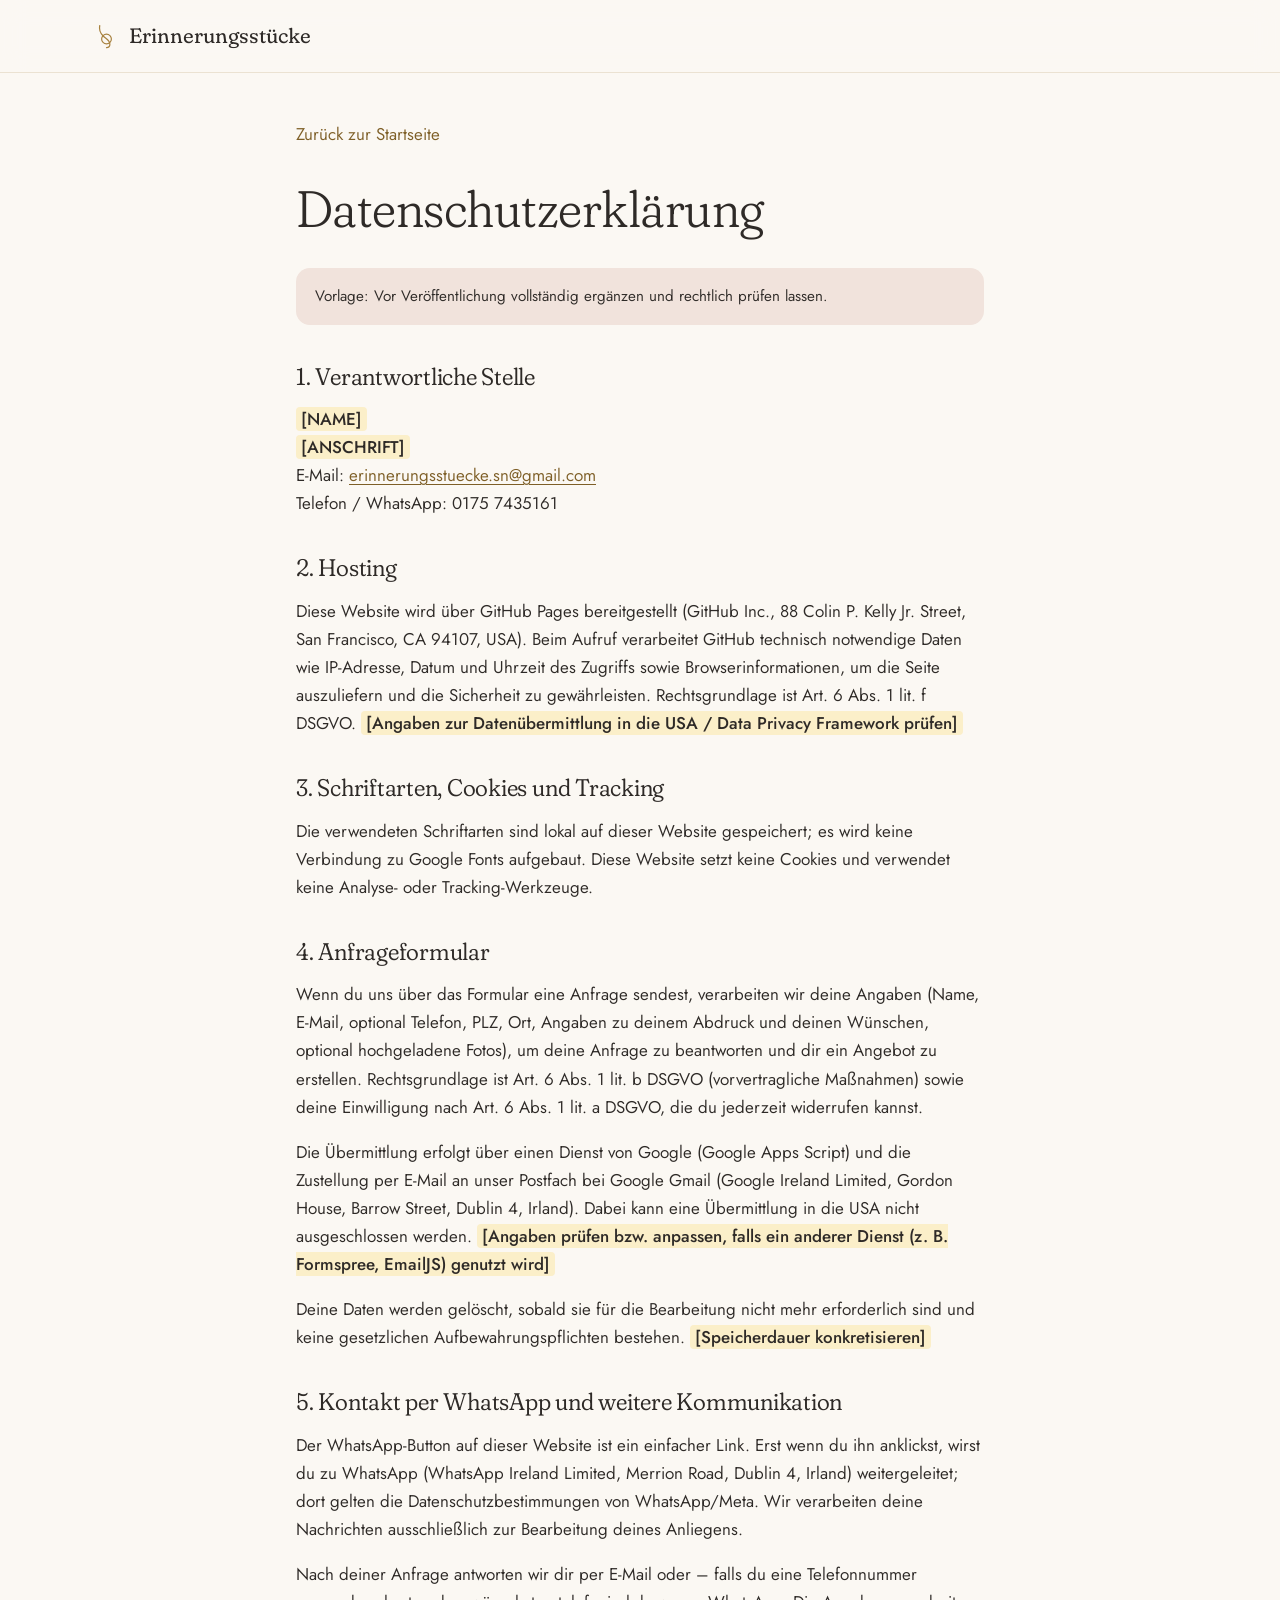
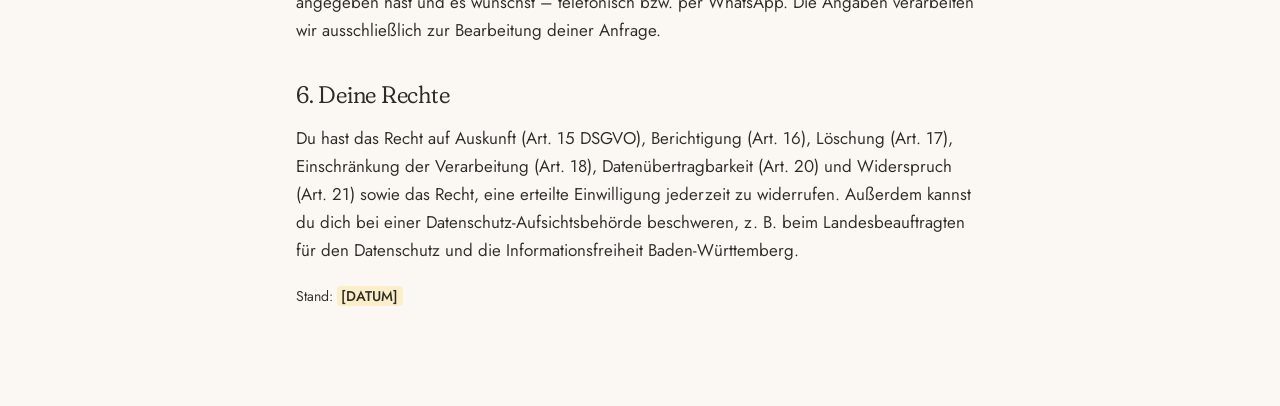
==== commit 49ad23a1: "Add files via upload" ====
--- a/datenschutz.html
+++ b/datenschutz.html
@@ -33,7 +33,7 @@
 
     <h2>1. Verantwortliche Stelle</h2>
     <p><span class="ph">[NAME]</span><br><span class="ph">[ANSCHRIFT]</span><br>
-       E-Mail: <span class="ph">[E-MAIL]</span><br>Telefon: <span class="ph">[TELEFON]</span></p>
+       E-Mail: <a href="mailto:erinnerungsstuecke.sn@gmail.com">erinnerungsstuecke.sn@gmail.com</a><br>Telefon / WhatsApp: 0175 7435161</p>
 
     <h2>2. Hosting</h2>
     <p>Diese Website wird über GitHub Pages bereitgestellt (GitHub Inc., 88 Colin P. Kelly Jr. Street, San Francisco, CA 94107, USA). Beim Aufruf verarbeitet GitHub technisch notwendige Daten wie IP-Adresse, Datum und Uhrzeit des Zugriffs sowie Browserinformationen, um die Seite auszuliefern und die Sicherheit zu gewährleisten. Rechtsgrundlage ist Art. 6 Abs. 1 lit. f DSGVO. <span class="ph">[Angaben zur Datenübermittlung in die USA / Data Privacy Framework prüfen]</span></p>
@@ -46,7 +46,8 @@
     <p>Die Übermittlung erfolgt über einen Dienst von Google (Google Apps Script) und die Zustellung per E-Mail an unser Postfach bei Google Gmail (Google Ireland Limited, Gordon House, Barrow Street, Dublin 4, Irland). Dabei kann eine Übermittlung in die USA nicht ausgeschlossen werden. <span class="ph">[Angaben prüfen bzw. anpassen, falls ein anderer Dienst (z. B. Formspree, EmailJS) genutzt wird]</span></p>
     <p>Deine Daten werden gelöscht, sobald sie für die Bearbeitung nicht mehr erforderlich sind und keine gesetzlichen Aufbewahrungspflichten bestehen. <span class="ph">[Speicherdauer konkretisieren]</span></p>
 
-    <h2>5. Weitere Kommunikation</h2>
+    <h2>5. Kontakt per WhatsApp und weitere Kommunikation</h2>
+    <p>Der WhatsApp-Button auf dieser Website ist ein einfacher Link. Erst wenn du ihn anklickst, wirst du zu WhatsApp (WhatsApp Ireland Limited, Merrion Road, Dublin 4, Irland) weitergeleitet; dort gelten die Datenschutzbestimmungen von WhatsApp/Meta. Wir verarbeiten deine Nachrichten ausschließlich zur Bearbeitung deines Anliegens.</p>
     <p>Nach deiner Anfrage antworten wir dir per E-Mail oder – falls du eine Telefonnummer angegeben hast und es wünschst – telefonisch bzw. per WhatsApp. Die Angaben verarbeiten wir ausschließlich zur Bearbeitung deiner Anfrage.</p>
 
     <h2>6. Deine Rechte</h2>
--- a/style.css
+++ b/style.css
@@ -166,7 +166,7 @@
 .menu-toggle[aria-expanded="true"] span:first-child { transform: translateY(4.25px) rotate(45deg); }
 .menu-toggle[aria-expanded="true"] span:last-child { transform: translateY(-4.25px) rotate(-45deg); }
 
-@media (max-width: 1099px) {
+@media (max-width: 1279px) {
   .nav {
     position: fixed; inset: 0; z-index: 1;
     background: var(--ivory);
@@ -186,7 +186,7 @@
   .nav-cta { width: 100%; margin-top: 2rem; }
   .site-header .header-inner > .brand { position: relative; z-index: 2; }
 }
-@media (min-width: 1100px) {
+@media (min-width: 1280px) {
   .menu-toggle { display: none; }
   .nav { display: flex; align-items: center; gap: 2rem; }
   .nav ul { display: flex; gap: 1.6rem; }
@@ -265,7 +265,7 @@
 .slot-square { aspect-ratio: 1; }
 .slot-hint { display: none; }
 .slot.has-img::after {
-  content: "Symbolbild (KI)";
+  content: var(--ki-badge, "Symbolbild (KI)");
   position: absolute; right: .8rem; bottom: .8rem;
   font-size: .75rem; font-weight: 500; padding: .3rem .65rem; border-radius: 999px;
   background: rgba(46, 42, 39, .62); color: var(--white);
@@ -706,3 +706,65 @@
 .design-title { font-weight: 500; margin: 0 0 .15rem; font-size: .95rem; }
 .design-sum { margin: 0; font-size: .8rem; color: var(--ink-soft); line-height: 1.4; }
 .design-remove { width: 40px; height: 40px; border-radius: 50%; border: 1px solid var(--sand); background: var(--white); cursor: pointer; font-size: 1.2rem; flex-shrink: 0; }
+
+/* 3D-Vorschau */
+.designer-stage { position: relative; }
+.d-svg, .d-svg svg { width: 100%; height: 100%; display: block; }
+.designer-stage.is-3d .d-svg { display: none; }
+.designer-3d { display: block; width: 100%; height: 100%; touch-action: pan-y; cursor: grab; }
+.designer-3d.grabbing { cursor: grabbing; }
+.designer-hint { text-align: center; font-size: .82rem; color: var(--ink-soft); margin: .5rem 0 0; }
+
+.d-group > label .q { display: block; font-weight: 500; font-size: .98rem; margin-bottom: .45rem; }
+
+/* ---------- Sprachauswahl ---------- */
+.header-inner { justify-content: flex-start; gap: .6rem; }
+.header-inner > .brand { margin-right: auto; }
+.lang { position: relative; z-index: 3; }
+.lang-btn {
+  display: inline-flex; align-items: center; gap: .45rem; min-height: 44px; padding: .35rem .7rem;
+  border: 1px solid rgba(46,42,39,.18); border-radius: 999px; background: rgba(255,253,248,.7); cursor: pointer;
+  font-size: .85rem; font-weight: 500; letter-spacing: .03em; color: var(--ink);
+}
+.lang-btn:hover { border-color: var(--gold); }
+.lang-current { display: inline-flex; align-items: center; gap: .45rem; }
+.flag { width: 22px; height: 15px; border-radius: 3px; box-shadow: 0 0 0 1px rgba(46,42,39,.15); flex-shrink: 0; display: block; }
+.lang-caret { width: 12px; height: 12px; fill: none; stroke: currentColor; stroke-width: 1.5; stroke-linecap: round; stroke-linejoin: round; }
+.lang-btn[aria-expanded="true"] .lang-caret { transform: rotate(180deg); }
+.lang-menu {
+  position: absolute; right: 0; top: calc(100% + .5rem); min-width: 220px; margin: 0; padding: .4rem; list-style: none;
+  background: var(--white); border: 1px solid rgba(216,194,157,.6); border-radius: var(--radius-s); box-shadow: var(--shadow);
+}
+.lang-menu button {
+  display: flex; align-items: center; gap: .7rem; width: 100%; min-height: 46px; padding: .5rem .7rem;
+  border: 0; border-radius: 10px; background: none; cursor: pointer; text-align: left; font-size: .98rem; color: var(--ink);
+}
+.lang-menu button:hover, .lang-menu button:focus-visible { background: var(--cream); outline: none; }
+.lang-menu button[aria-checked="true"] { background: #F7EEDD; font-weight: 500; }
+.lang-menu button[aria-checked="true"]::after { content: ""; margin-left: auto; width: 8px; height: 8px; border-radius: 50%; background: var(--gold-text); }
+@media (min-width: 1280px) { .nav { margin-right: .4rem; } .nav ul { gap: 1.25rem; } }
+
+/* Russisch: Schriften mit kyrillischen Zeichen */
+html[lang="ru"] { --serif: "Palatino Linotype", "Book Antiqua", Georgia, "Times New Roman", serif; --sans: "Segoe UI", Roboto, "Helvetica Neue", Arial, sans-serif; }
+.nav a:not(.btn) { white-space: nowrap; }
+@media (min-width: 1280px) { .nav ul { gap: 1.1rem; } .nav a:not(.btn) { font-size: .9rem; } }
+
+/* ---------- Hero: Moment + echte Arbeit ---------- */
+.hero-duo { position: relative; width: 100%; max-width: 620px; justify-self: center; padding-bottom: 2.5rem; }
+.hero-photo { position: relative; border-radius: var(--radius-l); overflow: hidden; aspect-ratio: 4 / 3.4; box-shadow: 0 40px 80px -40px rgba(94,72,40,.45); background: var(--sand); }
+.hero-photo img { width: 100%; height: 100%; object-fit: cover; object-position: 48% 40%; }
+.hero-photo .hero-ki { position: absolute; right: .8rem; top: .8rem; }
+.hero-inset { position: absolute; left: -1rem; bottom: 0; width: 34%; min-width: 120px; max-width: 200px; }
+.hero-inset .arch { position: relative; border: 5px solid var(--ivory); box-shadow: 0 24px 50px -20px rgba(94,72,40,.55); }
+.hero-inset .arch img { position: absolute; inset: 0; opacity: 0; transition: opacity 1.2s var(--ease); }
+.hero-inset .arch img.is-on { opacity: 1; }
+.hero-inset .tag { position: absolute; left: 50%; bottom: -.9rem; transform: translateX(-50%); white-space: nowrap; font-size: .72rem; }
+.hero-duo .tag-real { transform: translateX(-50%); }
+@media (max-width: 899px) { .hero-inset { left: auto; right: .6rem; width: 30%; } .hero-duo { padding-bottom: 2rem; } }
+@media (min-width: 900px) { .hero-duo { justify-self: end; } }
+.hero-duo .hero-photo .hero-ki { left: auto; bottom: auto; right: .8rem; top: .8rem; transform: none; }
+.hero-duo .hero-inset .tag { bottom: -.9rem; }
+@media (min-width: 900px) { .hero-grid { grid-template-columns: 1fr 1.05fr; gap: 3.5rem; } .hero-duo { max-width: 680px; } }
+
+.success-wa { margin-top: 1.6rem; }
+.success-wa .btn { white-space: normal; }
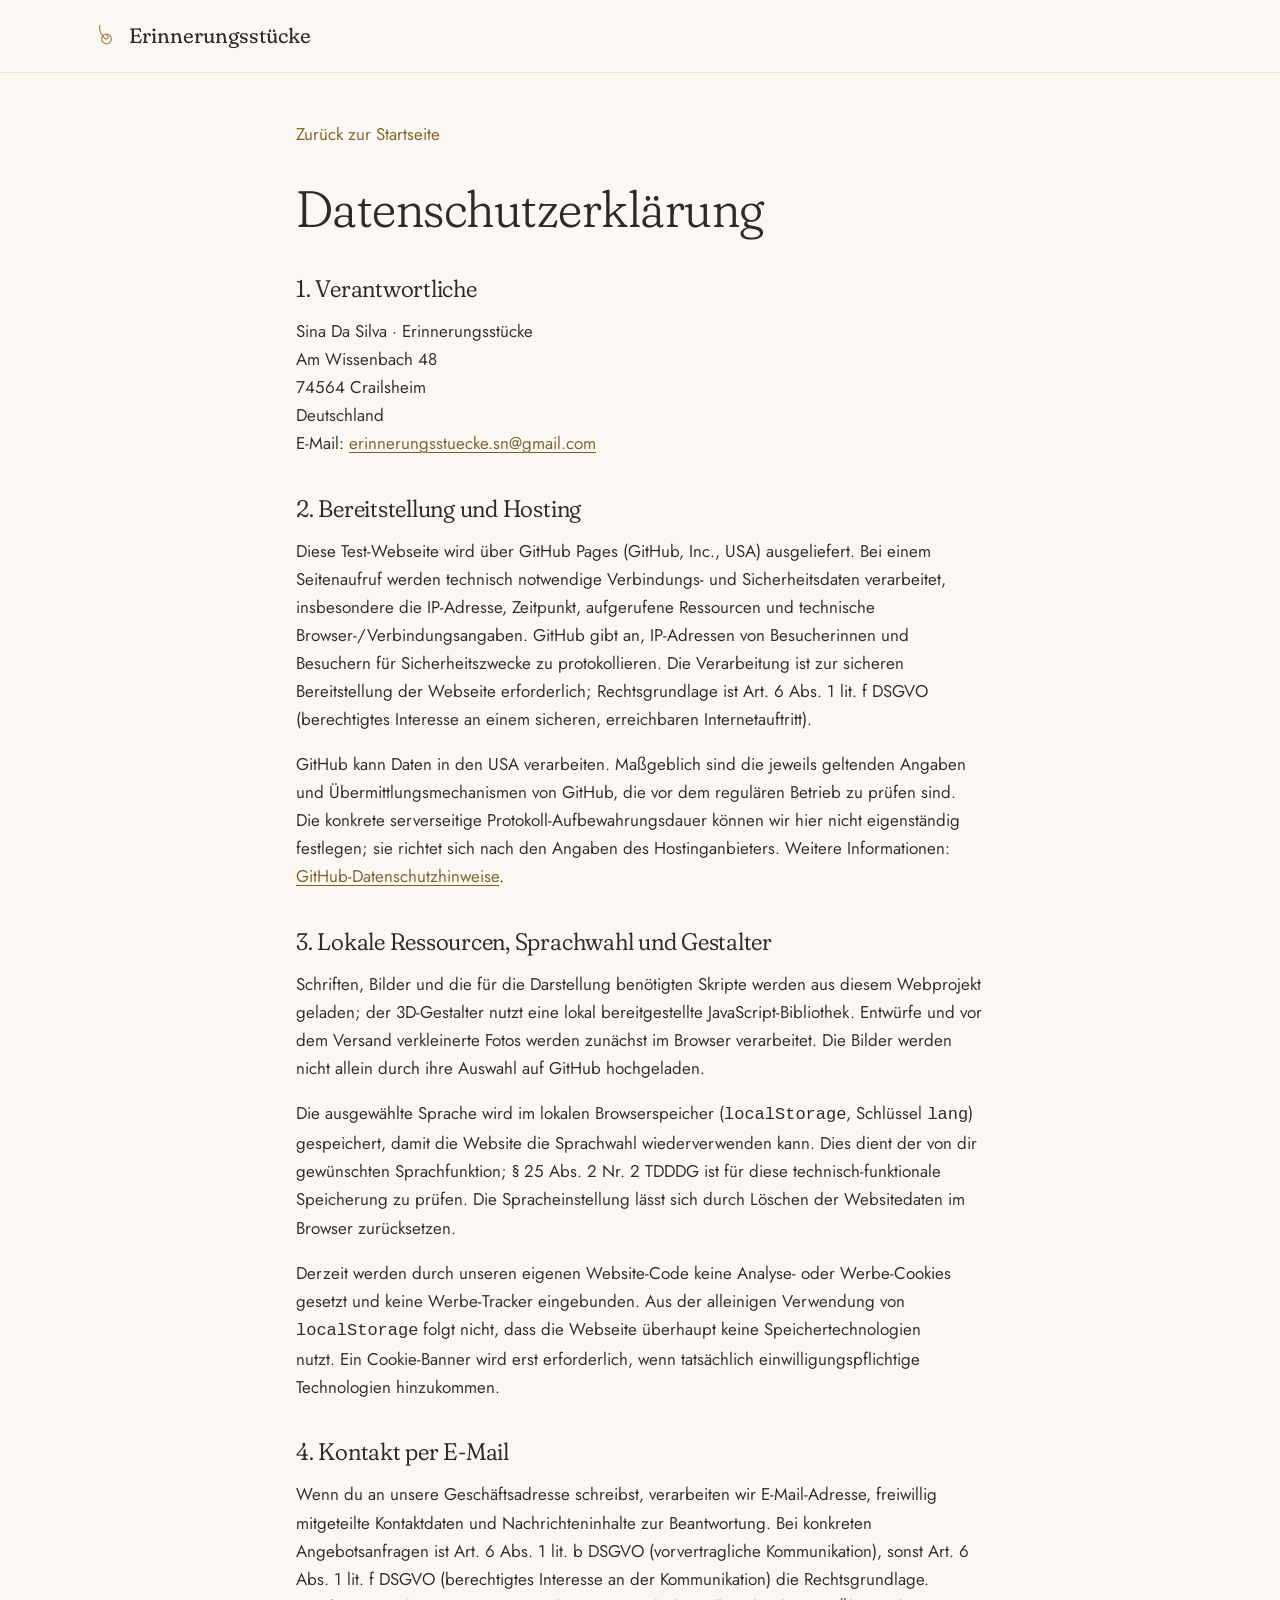
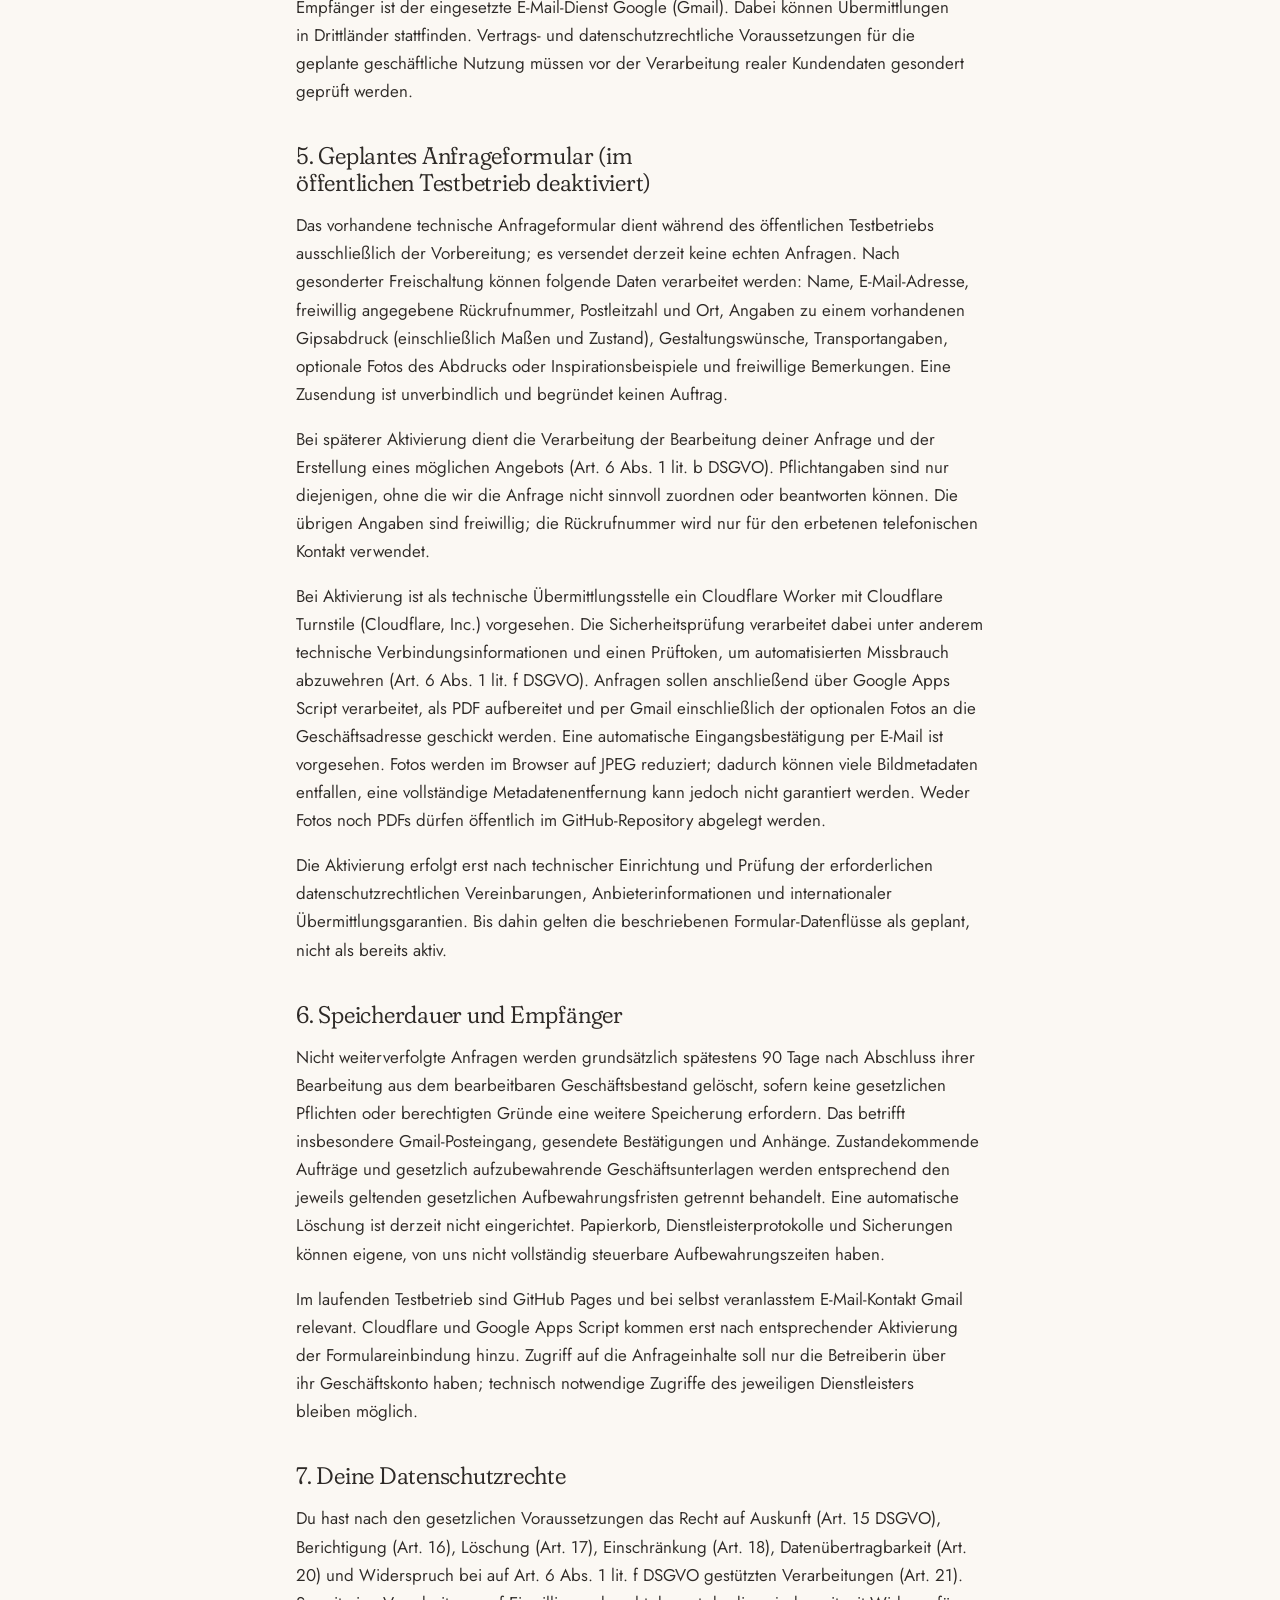
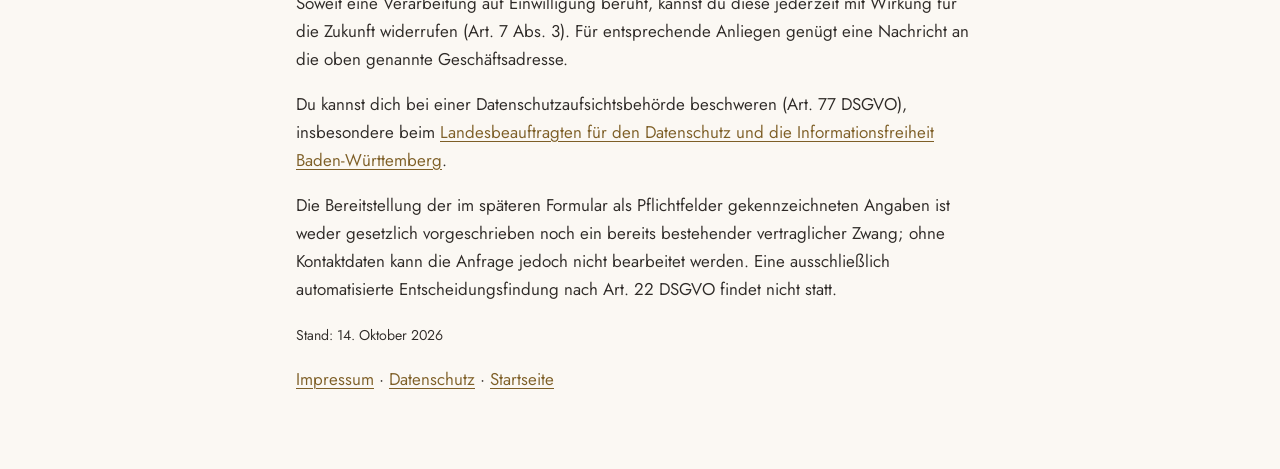
==== commit 5827a82a: "Rechtliche datenschutz.html mit Betreiberdaten und Teststatus aktualisieren" ====
--- a/datenschutz.html
+++ b/datenschutz.html
@@ -3,58 +3,50 @@
 <head>
   <meta charset="utf-8">
   <meta name="viewport" content="width=device-width, initial-scale=1, viewport-fit=cover">
-  <title>Datenschutz | Erinnerungsstücke</title>
+  <title>Datenschutzerklärung | Erinnerungsstücke</title>
   <meta name="robots" content="noindex, follow">
   <link rel="icon" href="assets/favicon.svg" type="image/svg+xml">
   <link rel="stylesheet" href="style.css">
 </head>
 <body>
-<!-- ==============================================================
-     VOR VERÖFFENTLICHUNG RECHTLICHE ANGABEN ERGÄNZEN UND PRÜFEN.
-     Dies ist eine VORLAGE und keine Rechtsberatung. Alle Angaben in
-     [ECKIGEN KLAMMERN] ersetzen und den Text rechtlich prüfen lassen.
-     Grundlage der Vorlage: Hosting über GitHub Pages, Schriften lokal,
-     keine Cookies/kein Tracking, Formular über Google Apps Script/Gmail,
-     Kontakt ausschließlich über das Anfrageformular.
-     ============================================================== -->
 <header class="site-header scrolled">
-  <div class="wrap header-inner">
-    <a class="brand" href="index.html">
-      <svg class="brand-mark" viewBox="0 0 40 40" aria-hidden="true"><path d="M13 6c-1.5 7 1.5 11 4.5 14 4 4 9 5.5 9 11 0 3-2 4.5-4.5 4.5"/><circle cx="22" cy="24" r="6.5"/></svg>
-      <span>Erinnerungsstücke</span>
-    </a>
-  </div>
+  <div class="wrap header-inner"><a class="brand" href="index.html">
+    <svg class="brand-mark" viewBox="0 0 40 40" aria-hidden="true"><path d="M13 6c-1.5 7 1.5 11 4.5 14 4 9 11 0 3-2 4.5-4.5 4.5"/><circle cx="22" cy="24" r="6.5"/></svg>
+    <span>Erinnerungsstücke</span></a></div>
 </header>
-<main class="legal">
-  <div class="wrap">
-    <a class="back" href="index.html">Zurück zur Startseite</a>
-    <h1>Datenschutzerklärung</h1>
-    <p class="legal-note">Vorlage: Vor Veröffentlichung vollständig ergänzen und rechtlich prüfen lassen.</p>
+<main class="legal"><div class="wrap">
+  <a class="back" href="index.html">Zurück zur Startseite</a>
+  <h1>Datenschutzerklärung</h1>
+  <h2>1. Verantwortliche</h2>
+  <p>Sina Da Silva · Erinnerungsstücke<br>Am Wissenbach 48<br>74564 Crailsheim<br>Deutschland<br>E-Mail: <a href="mailto:erinnerungsstuecke.sn@gmail.com">erinnerungsstuecke.sn@gmail.com</a></p>
 
-    <h2>1. Verantwortliche Stelle</h2>
-    <p><span class="ph">[NAME]</span><br><span class="ph">[ANSCHRIFT]</span><br>
-       E-Mail: <a href="mailto:erinnerungsstuecke.sn@gmail.com">erinnerungsstuecke.sn@gmail.com</a><br>Telefon / WhatsApp: 0175 7435161</p>
+  <h2>2. Bereitstellung und Hosting</h2>
+  <p>Diese Test-Webseite wird über GitHub Pages (GitHub, Inc., USA) ausgeliefert. Bei einem Seitenaufruf werden technisch notwendige Verbindungs- und Sicherheitsdaten verarbeitet, insbesondere die IP-Adresse, Zeitpunkt, aufgerufene Ressourcen und technische Browser-/Verbindungsangaben. GitHub gibt an, IP-Adressen von Besucherinnen und Besuchern für Sicherheitszwecke zu protokollieren. Die Verarbeitung ist zur sicheren Bereitstellung der Webseite erforderlich; Rechtsgrundlage ist Art. 6 Abs. 1 lit. f DSGVO (berechtigtes Interesse an einem sicheren, erreichbaren Internetauftritt).</p>
+  <p>GitHub kann Daten in den USA verarbeiten. Maßgeblich sind die jeweils geltenden Angaben und Übermittlungsmechanismen von GitHub, die vor dem regulären Betrieb zu prüfen sind. Die konkrete serverseitige Protokoll-Aufbewahrungsdauer können wir hier nicht eigenständig festlegen; sie richtet sich nach den Angaben des Hostinganbieters. Weitere Informationen: <a href="https://docs.github.com/en/site-policy/privacy-policies/github-general-privacy-statement" target="_blank" rel="noopener noreferrer">GitHub-Datenschutzhinweise</a>.</p>
 
-    <h2>2. Hosting</h2>
-    <p>Diese Website wird über GitHub Pages bereitgestellt (GitHub Inc., 88 Colin P. Kelly Jr. Street, San Francisco, CA 94107, USA). Beim Aufruf verarbeitet GitHub technisch notwendige Daten wie IP-Adresse, Datum und Uhrzeit des Zugriffs sowie Browserinformationen, um die Seite auszuliefern und die Sicherheit zu gewährleisten. Rechtsgrundlage ist Art. 6 Abs. 1 lit. f DSGVO. <span class="ph">[Angaben zur Datenübermittlung in die USA / Data Privacy Framework prüfen]</span></p>
+  <h2>3. Lokale Ressourcen, Sprachwahl und Gestalter</h2>
+  <p>Schriften, Bilder und die für die Darstellung benötigten Skripte werden aus diesem Webprojekt geladen; der 3D-Gestalter nutzt eine lokal bereitgestellte JavaScript-Bibliothek. Entwürfe und vor dem Versand verkleinerte Fotos werden zunächst im Browser verarbeitet. Die Bilder werden nicht allein durch ihre Auswahl auf GitHub hochgeladen.</p>
+  <p>Die ausgewählte Sprache wird im lokalen Browserspeicher (<code>localStorage</code>, Schlüssel <code>lang</code>) gespeichert, damit die Website die Sprachwahl wiederverwenden kann. Dies dient der von dir gewünschten Sprachfunktion; § 25 Abs. 2 Nr. 2 TDDDG ist für diese technisch-funktionale Speicherung zu prüfen. Die Spracheinstellung lässt sich durch Löschen der Websitedaten im Browser zurücksetzen.</p>
+  <p>Derzeit werden durch unseren eigenen Website-Code keine Analyse- oder Werbe-Cookies gesetzt und keine Werbe-Tracker eingebunden. Aus der alleinigen Verwendung von <code>localStorage</code> folgt nicht, dass die Webseite überhaupt keine Speichertechnologien nutzt. Ein Cookie-Banner wird erst erforderlich, wenn tatsächlich einwilligungspflichtige Technologien hinzukommen.</p>
 
-    <h2>3. Schriftarten, Cookies und Tracking</h2>
-    <p>Die verwendeten Schriftarten sind lokal auf dieser Website gespeichert; es wird keine Verbindung zu Google Fonts aufgebaut. Diese Website setzt keine Cookies und verwendet keine Analyse- oder Tracking-Werkzeuge.</p>
+  <h2>4. Kontakt per E-Mail</h2>
+  <p>Wenn du an unsere Geschäftsadresse schreibst, verarbeiten wir E-Mail-Adresse, freiwillig mitgeteilte Kontaktdaten und Nachrichteninhalte zur Beantwortung. Bei konkreten Angebotsanfragen ist Art. 6 Abs. 1 lit. b DSGVO (vorvertragliche Kommunikation), sonst Art. 6 Abs. 1 lit. f DSGVO (berechtigtes Interesse an der Kommunikation) die Rechtsgrundlage. Empfänger ist der eingesetzte E-Mail-Dienst Google (Gmail). Dabei können Übermittlungen in Drittländer stattfinden. Vertrags- und datenschutzrechtliche Voraussetzungen für die geplante geschäftliche Nutzung müssen vor der Verarbeitung realer Kundendaten gesondert geprüft werden.</p>
 
-    <h2>4. Anfrageformular</h2>
-    <p>Wenn du uns über das Formular eine Anfrage sendest, verarbeiten wir deine Angaben (Name, E-Mail, optional Telefon, PLZ, Ort, Angaben zu deinem Abdruck und deinen Wünschen, optional hochgeladene Fotos), um deine Anfrage zu beantworten und dir ein Angebot zu erstellen. Rechtsgrundlage ist Art. 6 Abs. 1 lit. b DSGVO (vorvertragliche Maßnahmen) sowie deine Einwilligung nach Art. 6 Abs. 1 lit. a DSGVO, die du jederzeit widerrufen kannst.</p>
-    <p>Die Übermittlung erfolgt über einen Dienst von Google (Google Apps Script) und die Zustellung per E-Mail an unser Postfach bei Google Gmail (Google Ireland Limited, Gordon House, Barrow Street, Dublin 4, Irland). Dabei kann eine Übermittlung in die USA nicht ausgeschlossen werden. <span class="ph">[Angaben prüfen bzw. anpassen, falls ein anderer Dienst (z. B. Formspree, EmailJS) genutzt wird]</span></p>
-    <p>Deine Daten werden gelöscht, sobald sie für die Bearbeitung nicht mehr erforderlich sind und keine gesetzlichen Aufbewahrungspflichten bestehen. <span class="ph">[Speicherdauer konkretisieren]</span></p>
+  <h2>5. Geplantes Anfrageformular (im öffentlichen Testbetrieb deaktiviert)</h2>
+  <p>Das vorhandene technische Anfrageformular dient während des öffentlichen Testbetriebs ausschließlich der Vorbereitung; es versendet derzeit keine echten Anfragen. Nach gesonderter Freischaltung können folgende Daten verarbeitet werden: Name, E-Mail-Adresse, freiwillig angegebene Rückrufnummer, Postleitzahl und Ort, Angaben zu einem vorhandenen Gipsabdruck (einschließlich Maßen und Zustand), Gestaltungswünsche, Transportangaben, optionale Fotos des Abdrucks oder Inspirationsbeispiele und freiwillige Bemerkungen. Eine Zusendung ist unverbindlich und begründet keinen Auftrag.</p>
+  <p>Bei späterer Aktivierung dient die Verarbeitung der Bearbeitung deiner Anfrage und der Erstellung eines möglichen Angebots (Art. 6 Abs. 1 lit. b DSGVO). Pflichtangaben sind nur diejenigen, ohne die wir die Anfrage nicht sinnvoll zuordnen oder beantworten können. Die übrigen Angaben sind freiwillig; die Rückrufnummer wird nur für den erbetenen telefonischen Kontakt verwendet.</p>
+  <p>Bei Aktivierung ist als technische Übermittlungsstelle ein Cloudflare Worker mit Cloudflare Turnstile (Cloudflare, Inc.) vorgesehen. Die Sicherheitsprüfung verarbeitet dabei unter anderem technische Verbindungsinformationen und einen Prüftoken, um automatisierten Missbrauch abzuwehren (Art. 6 Abs. 1 lit. f DSGVO). Anfragen sollen anschließend über Google Apps Script verarbeitet, als PDF aufbereitet und per Gmail einschließlich der optionalen Fotos an die Geschäftsadresse geschickt werden. Eine automatische Eingangsbestätigung per E-Mail ist vorgesehen. Fotos werden im Browser auf JPEG reduziert; dadurch können viele Bildmetadaten entfallen, eine vollständige Metadatenentfernung kann jedoch nicht garantiert werden. Weder Fotos noch PDFs dürfen öffentlich im GitHub-Repository abgelegt werden.</p>
+  <p>Die Aktivierung erfolgt erst nach technischer Einrichtung und Prüfung der erforderlichen datenschutzrechtlichen Vereinbarungen, Anbieterinformationen und internationaler Übermittlungsgarantien. Bis dahin gelten die beschriebenen Formular-Datenflüsse als geplant, nicht als bereits aktiv.</p>
 
-    <h2>5. Kontakt per WhatsApp und weitere Kommunikation</h2>
-    <p>Der WhatsApp-Button auf dieser Website ist ein einfacher Link. Erst wenn du ihn anklickst, wirst du zu WhatsApp (WhatsApp Ireland Limited, Merrion Road, Dublin 4, Irland) weitergeleitet; dort gelten die Datenschutzbestimmungen von WhatsApp/Meta. Wir verarbeiten deine Nachrichten ausschließlich zur Bearbeitung deines Anliegens.</p>
-    <p>Nach deiner Anfrage antworten wir dir per E-Mail oder – falls du eine Telefonnummer angegeben hast und es wünschst – telefonisch bzw. per WhatsApp. Die Angaben verarbeiten wir ausschließlich zur Bearbeitung deiner Anfrage.</p>
+  <h2>6. Speicherdauer und Empfänger</h2>
+  <p>Nicht weiterverfolgte Anfragen werden grundsätzlich spätestens 90 Tage nach Abschluss ihrer Bearbeitung aus dem bearbeitbaren Geschäftsbestand gelöscht, sofern keine gesetzlichen Pflichten oder berechtigten Gründe eine weitere Speicherung erfordern. Das betrifft insbesondere Gmail-Posteingang, gesendete Bestätigungen und Anhänge. Zustandekommende Aufträge und gesetzlich aufzubewahrende Geschäftsunterlagen werden entsprechend den jeweils geltenden gesetzlichen Aufbewahrungsfristen getrennt behandelt. Eine automatische Löschung ist derzeit nicht eingerichtet. Papierkorb, Dienstleisterprotokolle und Sicherungen können eigene, von uns nicht vollständig steuerbare Aufbewahrungszeiten haben.</p>
+  <p>Im laufenden Testbetrieb sind GitHub Pages und bei selbst veranlasstem E-Mail-Kontakt Gmail relevant. Cloudflare und Google Apps Script kommen erst nach entsprechender Aktivierung der Formulareinbindung hinzu. Zugriff auf die Anfrageinhalte soll nur die Betreiberin über ihr Geschäftskonto haben; technisch notwendige Zugriffe des jeweiligen Dienstleisters bleiben möglich.</p>
 
-    <h2>6. Deine Rechte</h2>
-    <p>Du hast das Recht auf Auskunft (Art. 15 DSGVO), Berichtigung (Art. 16), Löschung (Art. 17), Einschränkung der Verarbeitung (Art. 18), Datenübertragbarkeit (Art. 20) und Widerspruch (Art. 21) sowie das Recht, eine erteilte Einwilligung jederzeit zu widerrufen. Außerdem kannst du dich bei einer Datenschutz-Aufsichtsbehörde beschweren, z. B. beim Landesbeauftragten für den Datenschutz und die Informationsfreiheit Baden-Württemberg.</p>
-
-    <p><small>Stand: <span class="ph">[DATUM]</span></small></p>
-  </div>
-</main>
-</body>
-</html>
+  <h2>7. Deine Datenschutzrechte</h2>
+  <p>Du hast nach den gesetzlichen Voraussetzungen das Recht auf Auskunft (Art. 15 DSGVO), Berichtigung (Art. 16), Löschung (Art. 17), Einschränkung (Art. 18), Datenübertragbarkeit (Art. 20) und Widerspruch bei auf Art. 6 Abs. 1 lit. f DSGVO gestützten Verarbeitungen (Art. 21). Soweit eine Verarbeitung auf Einwilligung beruht, kannst du diese jederzeit mit Wirkung für die Zukunft widerrufen (Art. 7 Abs. 3). Für entsprechende Anliegen genügt eine Nachricht an die oben genannte Geschäftsadresse.</p>
+  <p>Du kannst dich bei einer Datenschutzaufsichtsbehörde beschweren (Art. 77 DSGVO), insbesondere beim <a href="https://www.baden-wuerttemberg.datenschutz.de/" target="_blank" rel="noopener noreferrer">Landesbeauftragten für den Datenschutz und die Informationsfreiheit Baden-Württemberg</a>.</p>
+  <p>Die Bereitstellung der im späteren Formular als Pflichtfelder gekennzeichneten Angaben ist weder gesetzlich vorgeschrieben noch ein bereits bestehender vertraglicher Zwang; ohne Kontaktdaten kann die Anfrage jedoch nicht bearbeitet werden. Eine ausschließlich automatisierte Entscheidungsfindung nach Art. 22 DSGVO findet nicht statt.</p>
+  <p><small>Stand: 14. Oktober 2026</small></p>
+  <nav aria-label="Rechtliche Informationen"><a href="impressum.html">Impressum</a> · <a href="datenschutz.html">Datenschutz</a> · <a href="index.html">Startseite</a></nav>
+</div></main>
+</body></html>
--- a/style.css
+++ b/style.css
@@ -768,3 +768,74 @@
 
 .success-wa { margin-top: 1.6rem; }
 .success-wa .btn { white-space: normal; }
+
+/* ---------- Handy: kompakter Kopf & Hero ---------- */
+@media (max-width: 640px) {
+  :root { --header-h: 60px; }
+  .header-inner { gap: .35rem; }
+  .brand { font-size: 1.08rem; gap: .4rem; min-width: 0; }
+  .brand span { white-space: nowrap; overflow: hidden; text-overflow: ellipsis; }
+  .brand-mark { width: 22px; height: 22px; }
+  .lang-btn { min-height: 40px; padding: .3rem .5rem; gap: .3rem; }
+  .lang-btn .lang-code { display: none; }
+  .menu-toggle { width: 44px; height: 44px; margin-right: -6px; }
+  .lang-menu { position: fixed; top: calc(var(--header-h) + env(safe-area-inset-top, 0px) + .3rem); right: .75rem; left: auto; z-index: 400; }
+
+  .hero { padding-top: calc(var(--header-h) + env(safe-area-inset-top, 0px) + 1rem); padding-bottom: 3rem; }
+  .hero-grid { gap: 1.8rem; }
+  .hero-figure { order: -1; }
+  .hero h1 { font-size: clamp(2rem, 1.1rem + 4.6vw, 2.6rem); margin-bottom: 1rem; }
+  .hero-lead { font-size: 1.08rem; margin-bottom: .8rem; }
+  .hero-quiet { font-size: 1rem; margin-bottom: 1.4rem; }
+  .hero-actions .btn { min-height: 50px; font-size: .98rem; }
+  h2 { font-size: clamp(1.7rem, 1.2rem + 2.6vw, 2.2rem); }
+}
+@media (max-width: 360px) { .brand { font-size: .98rem; } }
+
+/* ---------- Schwebender Anfrage-Button ---------- */
+.fab-cta {
+  position: fixed; right: max(1rem, env(safe-area-inset-right, 0px)); bottom: calc(1rem + env(safe-area-inset-bottom, 0px)); z-index: 90;
+  display: inline-flex; align-items: center; gap: .5rem; min-height: 52px; padding: .8rem 1.3rem;
+  border-radius: 999px; background: var(--gold-text); color: var(--white); text-decoration: none; font-weight: 500;
+  box-shadow: 0 14px 30px -10px rgba(80,58,20,.6);
+  opacity: 0; transform: translateY(20px); pointer-events: none; transition: opacity .3s var(--ease), transform .3s var(--ease);
+}
+.fab-cta svg { width: 20px; height: 20px; fill: none; stroke: currentColor; stroke-width: 1.6; stroke-linejoin: round; stroke-linecap: round; }
+.fab-cta.show { opacity: 1; transform: none; pointer-events: auto; }
+html[data-device="desktop"] .fab-cta { display: none; }
+
+/* ==========================================================================
+   Geräteabhängige Feinabstimmung (data-device wird automatisch gesetzt)
+   ========================================================================== */
+/* Tablet hochkant: Foto zuerst, mittig, großzügig */
+html[data-device="tablet"][data-orient="portrait"] .hero-grid { grid-template-columns: 1fr; gap: 2.2rem; max-width: 720px; margin-inline: auto; }
+html[data-device="tablet"][data-orient="portrait"] .hero-figure { order: -1; max-width: 640px; }
+html[data-device="tablet"][data-orient="portrait"] .hero { min-height: 0; padding-top: calc(var(--header-h) + env(safe-area-inset-top, 0px) + 1.2rem); }
+html[data-device="tablet"][data-orient="portrait"] .hero h1 { font-size: clamp(2.4rem, 5.4vw, 3.4rem); }
+html[data-device="tablet"] .hero-actions .btn { flex: 0 1 auto; }
+
+/* Tablet quer: zweispaltig, nicht höher als der Bildschirm */
+html[data-device="tablet"][data-orient="landscape"] .hero { min-height: 0; }
+html[data-device="tablet"][data-orient="landscape"] .hero h1 { font-size: clamp(2.3rem, 4.2vw, 3.3rem); }
+
+/* Handy quer: kompakt, zweispaltig */
+html[data-device="phone"][data-orient="landscape"] { --header-h: 54px; }
+html[data-device="phone"][data-orient="landscape"] .hero { min-height: 0; padding-bottom: 2.5rem; }
+html[data-device="phone"][data-orient="landscape"] .hero-grid { grid-template-columns: 1.1fr .9fr; gap: 1.5rem; align-items: center; }
+html[data-device="phone"][data-orient="landscape"] .hero-figure { order: 0; max-width: 360px; justify-self: end; }
+html[data-device="phone"][data-orient="landscape"] .hero h1 { font-size: clamp(1.7rem, 3.6vw, 2.2rem); margin-bottom: .7rem; }
+html[data-device="phone"][data-orient="landscape"] .hero-lead { font-size: 1rem; max-width: none; margin-bottom: .6rem; }
+html[data-device="phone"][data-orient="landscape"] .hero-quiet { display: none; }
+html[data-device="phone"][data-orient="landscape"] .hero-actions .btn { min-height: 44px; flex: 1 1 auto; }
+html[data-device="phone"][data-orient="landscape"] .section { padding-block: 3.5rem; }
+html[data-device="phone"][data-orient="landscape"] .designer-stage { height: min(70svh, 340px); }
+html[data-device="phone"][data-orient="landscape"] .lightbox { padding-top: 3.5rem; }
+
+/* Touch-Geräte: keine hängenden Hover-Effekte, größere Antippflächen */
+html[data-input="touch"] .ref-btn:hover img { transform: none; }
+html[data-input="touch"] .faq-list summary { min-height: 68px; }
+html[data-input="touch"] .nav a:not(.btn) { padding-block: 1rem; }
+
+/* Maus & Desktop: dezente Hover-Effekte */
+html[data-input="mouse"] .ref-btn { transition: transform .5s var(--ease), box-shadow .5s var(--ease); }
+html[data-input="mouse"] .ref-btn:hover { transform: translateY(-4px); box-shadow: 0 30px 50px -28px rgba(94,72,40,.5); }
